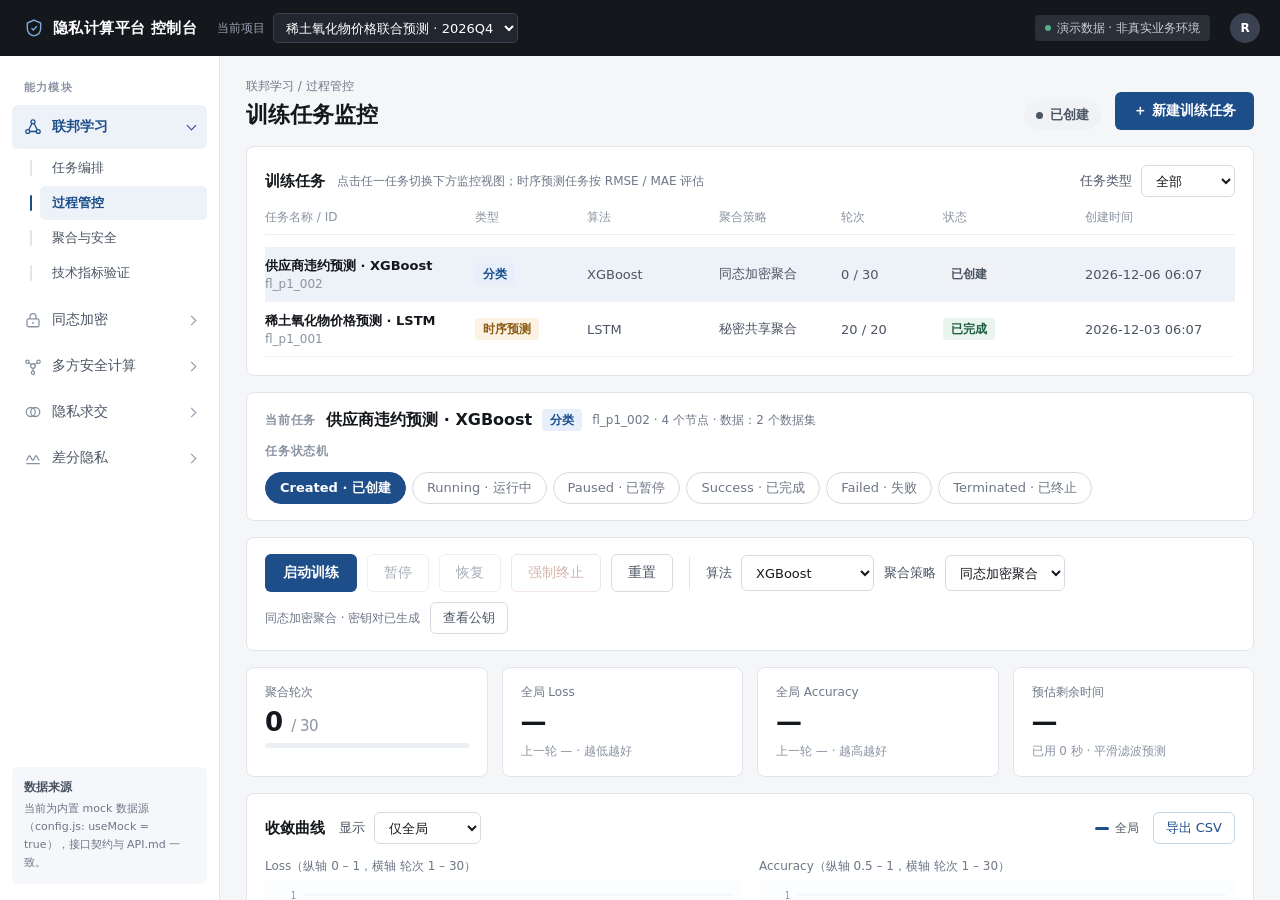
==== web/index.html @ 1083b939 "chore: 聚合与安全页样式文件占位 Co-Authored-By: Claude Opus 5.5 <noreply@anthropic.com>" ====
<!DOCTYPE html>
<html lang="zh-CN">
<head>
<meta charset="utf-8">
<meta name="viewport" content="width=device-width, initial-scale=1">
<title>隐私计算平台 · 控制台</title>
<link rel="stylesheet" href="styles.css?v=1.2">
<link rel="stylesheet" href="css/fed.css?v=1.2">
<link rel="stylesheet" href="css/fed-sec.css?v=1.2">
<link rel="stylesheet" href="css/he.css?v=1.2">
<link rel="stylesheet" href="css/mpc.css?v=1.2">
<link rel="stylesheet" href="css/psi.css?v=1.2">
<link rel="stylesheet" href="css/dp.css?v=1.2">
</head>
<body>

<div class="app">

  <!-- ===== 顶栏 ===== -->
  <header class="topbar">
    <div class="brand">
      <svg width="20" height="20" viewBox="0 0 24 24" fill="none" stroke="#7FA9DB" stroke-width="1.7" aria-hidden="true">
        <path d="M12 2.5 20 6v6.3c0 4.6-3.2 8.2-8 9.2-4.8-1-8-4.6-8-9.2V6z"></path>
        <path d="M9 12.2l2.1 2.1L15.4 10"></path>
      </svg>
      <span class="brand-name" id="brandName">控制台</span>
    </div>
    <div class="topbar-field">
      <label class="topbar-label" for="projSelect">当前项目</label>
      <select class="topbar-select" id="projSelect"></select>
    </div>
    <span class="spacer"></span>
    <span class="env-chip"><span class="env-dot"></span><span id="envLabel">—</span></span>
    <span class="avatar" id="avatar">–</span>
  </header>

  <div class="body-row">

    <!-- ===== 侧边导航 ===== -->
    <nav class="sidebar">
      <span class="sidebar-title">能力模块</span>

      <div class="nav-tree" id="navTree"></div>

      <span class="spacer"></span>
      <div class="sidebar-note">
        <span class="sidebar-note-title">数据来源</span>
        <span class="sidebar-note-body" id="sourceNote">—</span>
      </div>
    </nav>

    <!-- ===== 主区域 ===== -->
    <main class="main">

      <!-- ========== 联邦学习 ========== -->
      <section class="screen" id="screen-fed-orch" hidden></section>
      <section class="screen" id="screen-fed-proc" hidden>
        <div class="page-head">
          <div class="page-head-text">
            <span class="crumb">联邦学习 / 过程管控</span>
            <h1>训练任务监控</h1>
          </div>
          <span class="status-badge" id="flBadge"><i></i><span id="flBadgeText">—</span></span>
          <button type="button" class="btn-primary" id="flNewJob">＋ 新建训练任务</button>
        </div>

        <div class="card card-lg">
          <div style="display:flex; align-items:center; gap:12px;">
            <span class="card-title">训练任务</span>
            <span class="hint">点击任一任务切换下方监控视图；时序预测任务按 RMSE / MAE 评估</span>
            <span class="spacer"></span>
            <div class="field">
              <label class="field-label" for="flTypeFilter">任务类型</label>
              <select class="select select-sm" id="flTypeFilter"><option value="">全部</option></select>
            </div>
          </div>
          <div class="table-head fl-job-grid">
            <span>任务名称 / ID</span><span>类型</span><span>算法</span><span>聚合策略</span><span>轮次</span><span>状态</span><span>创建时间</span>
          </div>
          <div id="flJobs"></div>
        </div>

        <div class="card">
          <div style="display:flex; align-items:center; gap:10px;">
            <span class="card-label">当前任务</span>
            <span class="cell-strong" id="flJobName">—</span>
            <span class="tag" id="flJobType">—</span>
            <span class="hint" id="flJobMeta">—</span>
          </div>
          <span class="card-label">任务状态机</span>
          <div class="chip-row" id="flStates"></div>
        </div>

        <div class="card card-row" style="gap:10px; flex-wrap: wrap;">
          <button type="button" class="btn-primary" id="flStart">启动训练</button>
          <button type="button" class="btn" id="flPause">暂停</button>
          <button type="button" class="btn" id="flResume">恢复</button>
          <button type="button" class="btn btn-kill" id="flKill">强制终止</button>
          <button type="button" class="btn" id="flReset">重置</button>

          <span class="divider-v"></span>

          <div class="field">
            <label class="field-label" for="flAlgo">算法</label>
            <select class="select" id="flAlgo"></select>
          </div>
          <div class="field">
            <label class="field-label" for="flAgg">聚合策略</label>
            <select class="select" id="flAgg">
              <option value="ss">秘密共享聚合</option>
              <option value="he">同态加密聚合</option>
            </select>
          </div>
          <span class="spacer"></span>
          <span class="hint" id="flAggNote">—</span>
          <button type="button" class="btn-sm" id="flViewKey" hidden>查看公钥</button>
        </div>

        <div class="metric-grid">
          <div class="metric">
            <span class="metric-name">聚合轮次</span>
            <span class="metric-value"><span id="flRound">0</span> <small>/ <span id="flTotalRounds">30</span></small></span>
            <span class="bar"><i id="flProgress" style="width:0%"></i></span>
          </div>
          <div class="metric">
            <span class="metric-name" id="flM1Name">全局 Loss</span>
            <span class="metric-value" id="flLoss">—</span>
            <span class="metric-sub">上一轮 <span id="flLossPrev">—</span> · <span id="flM1Better">越低越好</span></span>
          </div>
          <div class="metric">
            <span class="metric-name" id="flM2Name">全局 Accuracy</span>
            <span class="metric-value" id="flAcc">—</span>
            <span class="metric-sub">上一轮 <span id="flAccPrev">—</span> · <span id="flM2Better">越高越好</span></span>
          </div>
          <div class="metric">
            <span class="metric-name">预估剩余时间</span>
            <span class="metric-value" id="flEta">—</span>
            <span class="metric-sub">已用 <span id="flElapsed">0 秒</span> · 平滑滤波预测</span>
          </div>
        </div>

        <div class="card card-lg" style="gap:14px;">
          <div class="card-row" style="display:flex; align-items:center; gap:14px;">
            <span class="card-title">收敛曲线</span>
            <div class="field">
              <label class="field-label" for="flView">显示</label>
              <select class="select select-sm" id="flView">
                <option value="global">仅全局</option>
                <option value="nodes">各参与节点</option>
              </select>
            </div>
            <span class="spacer"></span>
            <div class="legend" id="flLegend"></div>
            <button type="button" class="btn-link" id="flExport">导出 CSV</button>
          </div>

          <div class="chart-row">
            <div class="chart-col">
              <span class="hint" id="flC1Label">Loss（纵轴 0 – 1，横轴 轮次 1 – 30）</span>
              <svg viewBox="0 0 548 184" width="100%" height="184" preserveAspectRatio="none" role="img" aria-label="各轮次损失值收敛曲线">
                <rect x="0" y="0" width="548" height="184" fill="#FCFDFE"></rect>
                <line x1="44" y1="14" x2="538" y2="14" stroke="#EDF0F4"></line>
                <line x1="44" y1="50" x2="538" y2="50" stroke="#EDF0F4"></line>
                <line x1="44" y1="86" x2="538" y2="86" stroke="#EDF0F4"></line>
                <line x1="44" y1="122" x2="538" y2="122" stroke="#EDF0F4"></line>
                <line x1="44" y1="158" x2="538" y2="158" stroke="#D8DEE6"></line>
                <text id="flC1Max" x="36" y="18" text-anchor="end" font-size="10" fill="#8A93A2">1.0</text>
                <text id="flC1Mid" x="36" y="90" text-anchor="end" font-size="10" fill="#8A93A2">0.5</text>
                <text id="flC1Min" x="36" y="162" text-anchor="end" font-size="10" fill="#8A93A2">0</text>
                <text x="44" y="176" font-size="10" fill="#8A93A2">1</text>
                <text class="flXMax" x="538" y="176" text-anchor="end" font-size="10" fill="#8A93A2">30</text>
                <g id="flLossLines"></g>
              </svg>
            </div>
            <div class="chart-col">
              <span class="hint" id="flC2Label">Accuracy（纵轴 0.5 – 1.0，横轴 轮次 1 – 30）</span>
              <svg viewBox="0 0 548 184" width="100%" height="184" preserveAspectRatio="none" role="img" aria-label="各轮次准确率收敛曲线">
                <rect x="0" y="0" width="548" height="184" fill="#FCFDFE"></rect>
                <line x1="44" y1="14" x2="538" y2="14" stroke="#EDF0F4"></line>
                <line x1="44" y1="50" x2="538" y2="50" stroke="#EDF0F4"></line>
                <line x1="44" y1="86" x2="538" y2="86" stroke="#EDF0F4"></line>
                <line x1="44" y1="122" x2="538" y2="122" stroke="#EDF0F4"></line>
                <line x1="44" y1="158" x2="538" y2="158" stroke="#D8DEE6"></line>
                <text id="flC2Max" x="36" y="18" text-anchor="end" font-size="10" fill="#8A93A2">1.0</text>
                <text id="flC2Mid" x="36" y="90" text-anchor="end" font-size="10" fill="#8A93A2">0.75</text>
                <text id="flC2Min" x="36" y="162" text-anchor="end" font-size="10" fill="#8A93A2">0.5</text>
                <text x="44" y="176" font-size="10" fill="#8A93A2">1</text>
                <text class="flXMax" x="538" y="176" text-anchor="end" font-size="10" fill="#8A93A2">30</text>
                <g id="flAccLines"></g>
              </svg>
            </div>
          </div>
          <span class="hint-2" id="flChartHint">—</span>
        </div>

        <div class="card card-lg">
          <div class="card-row" style="display:flex; align-items:center; gap:12px;">
            <span class="card-title">参与方节点</span>
            <span class="hint">各节点仅访问本地数据目录，传输内容不含原始数据</span>
            <span class="spacer"></span>
            <button type="button" class="btn-sm" id="flAddNode">添加节点</button>
          </div>
          <div class="table-head fl-node-grid">
            <span>节点 ID</span><span>IP / 端口</span><span>角色</span><span>数据分区</span><span>本轮梯度上传</span><span>状态</span>
          </div>
          <div id="flNodes"></div>
        </div>
      </section>

      <section class="screen" id="screen-fed-agg" hidden></section>
      <section class="screen" id="screen-fed-eval" hidden></section>

      <!-- ========== 同态加密 ========== -->
      <section class="screen" id="screen-he-algo" hidden></section>
      <section class="screen" id="screen-he-app" hidden>
        <div class="page-head-text">
          <span class="crumb">同态加密 / 应用集成</span>
          <h1>加密 — 计算 — 解密 全流程</h1>
        </div>

        <div class="card">
          <div class="he-steps" id="heSteps"></div>
        </div>

        <div class="he-split">
          <div class="card card-xl he-config">
            <span class="card-title">参数配置</span>

            <div class="field-col">
              <label for="heAlgo">加密算法</label>
              <select class="select select-lg" id="heAlgo"></select>
              <span class="hint">底层库：<span id="heLib">—</span></span>
            </div>

            <div style="display:flex; gap:14px;">
              <div class="field-col" style="flex-grow:1;">
                <label for="heA">明文 A</label>
                <input class="input" id="heA" type="text" value="128.75">
              </div>
              <div class="field-col" style="flex-grow:1;">
                <label for="heB">明文 B</label>
                <input class="input" id="heB" type="text" value="64.25">
              </div>
            </div>

            <div class="field-col">
              <label for="heOp">密态运算</label>
              <select class="select select-lg" id="heOp">
                <option value="add">密文加法　A ⊕ B</option>
                <option value="mul" id="heMulOpt">密文乘法　A ⊗ B</option>
              </select>
            </div>

            <div class="field-col">
              <label for="hePrec">浮点数转换精度（保留小数位）</label>
              <div class="he-prec-row">
                <input id="hePrec" type="range" min="0" max="8" step="1" value="4" style="flex-grow:1;">
                <span class="he-prec-val" id="hePrecVal">4</span>
              </div>
              <span class="hint" id="heConvNote">—</span>
            </div>

            <div class="divider-h"></div>

            <div class="he-btn-row">
              <button type="button" class="he-btn" id="heKeygen">① 生成密钥对</button>
              <button type="button" class="he-btn" id="heEnc">② 加密</button>
              <button type="button" class="he-btn" id="heCalc">③ 密态运算</button>
              <button type="button" class="he-btn" id="heDec">④ 解密</button>
              <button type="button" class="btn" id="heReset" style="height:40px;">重置</button>
            </div>

            <div class="banner-note">
              <svg width="16" height="16" viewBox="0 0 24 24" fill="none" stroke="#6E7787" stroke-width="1.7" style="flex-shrink:0; margin-top:2px;" aria-hidden="true"><circle cx="12" cy="12" r="9"></circle><path d="M12 11v5M12 7.6v.6"></path></svg>
              <span>密钥生命周期由平台自动管理（生成、分发、存储、销毁、轮换）。私钥不出平台密钥服务，接口只传 key_id。</span>
            </div>
          </div>

          <div class="card card-xl he-panel">
            <div style="display:flex; align-items:center; gap:12px;">
              <span class="card-title">执行面板</span>
              <span class="spacer"></span>
              <span class="hint">累计耗时 <span id="heTotal">—</span></span>
            </div>
            <div id="heLogs"></div>
            <div class="he-empty" id="heEmpty">
              <span style="font-size:14px; color:var(--muted);">尚未执行</span>
              <span class="hint-2">从左侧「① 生成密钥对」开始</span>
            </div>
            <div class="banner banner-ok" id="heVerify" hidden style="flex-direction:column; align-items:flex-start; gap:6px;">
              <span style="font-size:13px; font-weight:700; color:#1D5C42;">校验通过</span>
              <span id="heVerifyText"></span>
            </div>
          </div>
        </div>
      </section>

      <!-- ========== 多方安全计算 ========== -->
      <section class="screen" id="screen-mpc-proto" hidden></section>
      <section class="screen" id="screen-mpc-ops" hidden>
        <div class="page-head">
          <div class="page-head-text">
            <span class="crumb">多方安全计算 / 运维监控</span>
            <h1>协议执行监控</h1>
          </div>
          <div class="field">
            <label class="field-label" for="mpcProto">协议</label>
            <select class="select select-lg" id="mpcProto">
              <option value="ss">秘密共享（安全求积、求均值）</option>
              <option value="gc">混淆电路（安全比较、逻辑运算）</option>
              <option value="ot">不经意传输扩展（向量 OT）</option>
            </select>
          </div>
          <button type="button" class="btn-primary" id="mpcRun">开始执行</button>
          <button type="button" class="btn" id="mpcReset">重置</button>
        </div>

        <div class="card card-row mpc-est">
          <span style="font-size:13px; font-weight:700; color:var(--ink);">性能预估</span>
          <span>参与方 <strong id="mpcPartyCount">—</strong> 方</span>
          <span>数据规模 <strong id="mpcRows">—</strong></span>
          <span class="divider-v"></span>
          <span>预估计算耗时 <strong class="hl" id="mpcEstCalc">—</strong></span>
          <span>预估通信耗时 <strong class="hl" id="mpcEstComm">—</strong></span>
          <span class="spacer"></span>
          <span class="hint" id="mpcOpNote">—</span>
        </div>

        <div class="banner banner-err" id="mpcAlarm" hidden>
          <svg width="20" height="20" viewBox="0 0 24 24" fill="none" stroke="#A33B21" stroke-width="1.8" style="flex-shrink:0;" aria-hidden="true"><path d="M12 4.5 21 20H3z"></path><path d="M12 10.5v4M12 17.2v.5"></path></svg>
          <span class="spacer" id="mpcAlarmText" style="flex-grow:1;"></span>
          <button type="button" class="btn-sm" id="mpcLocate" style="color:var(--danger); border-color:#E4B4A7;">定位节点</button>
        </div>

        <div class="party-grid" id="mpcParties"></div>

        <div class="card card-lg">
          <div style="display:flex; align-items:center; gap:12px;">
            <span class="card-title">历史 MPC 任务</span>
            <span class="spacer"></span>
            <button type="button" class="btn-link" id="mpcExport">导出报表</button>
          </div>
          <div class="table-head mpc-history-grid">
            <span>任务 ID</span><span>协议 / 算子</span><span>参与方</span><span>总通信量</span><span>总耗时</span><span>结束时间</span>
          </div>
          <div id="mpcHistory"></div>
        </div>
      </section>

      <!-- ========== 隐私求交 ========== -->
      <section class="screen" id="screen-psi-data" hidden>
        <div class="page-head-text">
          <span class="crumb">隐私求交 / 数据接入</span>
          <h1>数据接入</h1>
        </div>
        <div id="psiPanelData" style="display:flex; flex-direction:column; gap:16px;">
          <div class="card card-lg">
            <div style="display:flex; align-items:center; gap:12px;">
              <span class="card-title">已接入数据集</span>
              <span class="hint">数据保留在各参与方本地，平台只登记元数据与 schema</span>
              <span class="spacer"></span>
              <div class="field">
                <label class="field-label" for="dsPartyFilter">参与方</label>
                <select class="select select-sm" id="dsPartyFilter"><option value="">全部</option></select>
              </div>
              <button type="button" class="btn-primary" id="dsNew">＋ 接入数据</button>
            </div>
            <div class="table-head ds-grid">
              <span>数据集 / ID</span><span>参与方</span><span>来源</span><span>来源地址</span><span>行数</span><span>求交键 / 时间列</span><span>状态</span><span>操作</span>
            </div>
            <div id="dsList"></div>
          </div>
          <div class="card card-lg" id="dsDetail" hidden>
            <div style="display:flex; align-items:center; gap:12px;">
              <span class="card-title" id="dsDetailTitle">—</span>
              <span class="hint" id="dsDetailMeta">—</span>
              <span class="spacer"></span>
              <button type="button" class="btn-sm" id="dsDetailClose">收起</button>
            </div>
            <span class="section-label">字段（<span id="dsColCount">0</span>）</span>
            <div class="cols-wrap" id="dsCols"></div>
            <span class="section-label">脱敏样例（前 3 行 · 前 6 列）</span>
            <div style="overflow-x:auto;"><table class="preview-table" id="dsPreview"></table></div>
          </div>
        </div>

      </section>

      <section class="screen" id="screen-psi-algo" hidden></section>

      <section class="screen" id="screen-psi-pipe" hidden>
        <div class="page-head-text">
          <span class="crumb">隐私求交 / 平台集成</span>
          <h1>安全求交 → 特征对齐 → 联合训练</h1>
        </div>
        <div class="psi-split" id="psiPanelPipe">
          <div class="card card-xl psi-config">
            <span class="card-title">PSI 协议</span>
            <div style="display:flex; flex-direction:column; gap:8px;" id="psiProtos"></div>

            <div class="divider-h"></div>

            <div style="display:flex; align-items:center; gap:10px;">
              <span style="font-size:14px; font-weight:700; flex-grow:1;">参数调优</span>
              <span class="hint">随协议切换</span>
            </div>
            <div style="display:flex; flex-direction:column; gap:14px;" id="psiParams"></div>

            <div style="display:flex; gap:10px;">
              <button type="button" class="btn-link" id="psiSave">保存为模板</button>
              <button type="button" class="btn-sm" id="psiLoad">加载模板</button>
            </div>
            <span class="hint" id="psiTplNote">尚未保存模板</span>
          </div>

          <div class="psi-pipe">
            <div class="card card-lg card-row" style="padding:18px 20px; gap:14px;">
              <div style="flex-grow:1; display:flex; flex-direction:column; gap:4px;">
                <span class="card-title">一键流水线</span>
                <span class="hint" id="psiRunNote">—</span>
              </div>
              <button type="button" class="btn-primary" id="psiRun" style="height:42px; padding:0 22px; font-size:15px;">一键启动</button>
              <button type="button" class="btn" id="psiPipeReset" style="height:42px;">重置</button>
            </div>

            <div class="card card-lg" style="gap:12px;">
              <div style="display:flex; align-items:center; gap:12px;">
                <span class="card-title">求交数据</span>
                <span class="spacer"></span>
                <button type="button" class="btn-link" id="psiToData">去接入数据</button>
              </div>
              <div class="psi-party">
                <span class="field-label">参与方 A</span>
                <select class="select select-lg" id="psiDsA" aria-label="参与方 A 数据集"></select>
                <select class="select select-lg" id="psiKeyA" aria-label="参与方 A 求交键"></select>
              </div>
              <div class="psi-party">
                <span class="field-label">参与方 B</span>
                <select class="select select-lg" id="psiDsB" aria-label="参与方 B 数据集"></select>
                <select class="select select-lg" id="psiKeyB" aria-label="参与方 B 求交键"></select>
              </div>
              <span class="hint" id="psiDsNote">—</span>
            </div>

            <div id="psiStages"></div>

            <div class="banner banner-ok" id="psiDone" hidden>
              <svg width="20" height="20" viewBox="0 0 24 24" fill="none" stroke="#1D5C42" stroke-width="2" style="flex-shrink:0;" aria-hidden="true"><path d="M5 12.5l4.5 4.5L19 7.5"></path></svg>
              <span style="flex-grow:1;" id="psiDoneText"></span>
              <button type="button" class="btn-sm" id="psiGoFed" style="color:var(--success); border-color:#A9D2BE; font-weight:600;">前往训练</button>
            </div>
          </div>
        </div>
      </section>

      <!-- ========== 差分隐私 ========== -->
      <section class="screen" id="screen-dp-mech" hidden></section>
      <section class="screen" id="screen-dp-eval" hidden>
        <div class="page-head-text">
          <span class="crumb">差分隐私 / 效果评估</span>
          <h1>隐私预算与模型效用</h1>
        </div>

        <div class="dp-split">
          <div class="card card-xl dp-config">
            <span class="card-title">DP 机制配置</span>

            <div class="dp-mech-row">
              <button type="button" class="dp-mech" id="dpGauss">高斯机制</button>
              <button type="button" class="dp-mech" id="dpLap">拉普拉斯机制</button>
            </div>

            <div class="dp-slider">
              <div class="dp-slider-head">
                <label for="dpEps">隐私预算 ε（总）</label>
                <b id="dpEpsVal">2.00</b>
              </div>
              <input id="dpEps" type="range" min="0.2" max="10" step="0.1" value="2">
              <span class="hint">ε 越小隐私保护越强、模型效用越低</span>
            </div>

            <div class="dp-slider">
              <div class="dp-slider-head">
                <label for="dpClip">梯度裁剪阈值 C</label>
                <b id="dpClipVal">1.0</b>
              </div>
              <input id="dpClip" type="range" min="0.2" max="4" step="0.1" value="1">
            </div>

            <div class="dp-slider">
              <div class="dp-slider-head">
                <label>已完成迭代轮次</label>
                <b><span id="dpRounds">0</span> / <span id="dpTotalRounds">30</span></b>
              </div>
              <span class="bar bar-6"><i id="dpRoundsBar" style="width:0%"></i></span>
              <span class="hint">取自联邦训练任务实际进度（只读）</span>
            </div>

            <div class="field-col" id="dpDeltaWrap">
              <label for="dpDelta">松弛参数 δ</label>
              <select class="select" id="dpDelta">
                <option value="1e-4">1e-4</option>
                <option value="1e-5" selected>1e-5</option>
                <option value="1e-6">1e-6</option>
              </select>
            </div>

            <div class="dp-noise">
              <span class="dp-noise-title">当前噪声参数</span>
              <span class="dp-noise-text" id="dpNoiseText">—</span>
              <span class="dp-noise-formula" id="dpFormula">—</span>
            </div>
          </div>

          <div class="dp-right">
            <div class="metric-grid-3">
              <div class="metric">
                <span class="metric-name">已消耗隐私预算</span>
                <span class="metric-value">ε = <span id="dpUsed">0.000</span></span>
                <span class="bar"><i id="dpUsedBar" style="width:0%; background:#9A6516;"></i></span>
                <span class="metric-sub">占总预算 <span id="dpUsedPct">0</span>%</span>
              </div>
              <div class="metric">
                <span class="metric-name">模型效用（Accuracy）</span>
                <span class="metric-value" id="dpUtil">—</span>
                <span class="metric-sub">无噪声基线 <span id="dpBaseline">—</span> · 损失 <span id="dpUtilLoss">—</span></span>
              </div>
              <div class="metric">
                <span class="metric-name">每轮 ε 消耗</span>
                <span class="metric-value" id="dpPerRound">—</span>
                <span class="metric-sub"><span id="dpMechName">—</span> · 裁剪阈值 <span id="dpClipEcho">—</span></span>
              </div>
            </div>

            <div class="card card-lg">
              <div style="display:flex; align-items:center; gap:16px; flex-wrap:wrap;">
                <span class="card-title">趋势曲线</span>
                <span class="legend-item"><i style="background:#9A6516;"></i>累计 ε 消耗</span>
                <span class="legend-item"><i style="background:#1D4E89;"></i>模型效用</span>
                <span class="spacer"></span>
                <span class="hint">两条曲线按各自量纲归一化绘制</span>
              </div>
              <svg viewBox="0 0 820 188" width="100%" height="188" preserveAspectRatio="none" role="img" aria-label="隐私预算消耗与模型效用随迭代轮次的趋势">
                <rect x="0" y="0" width="820" height="188" fill="#FCFDFE"></rect>
                <line x1="44" y1="16" x2="810" y2="16" stroke="#EDF0F4"></line>
                <line x1="44" y1="56" x2="810" y2="56" stroke="#EDF0F4"></line>
                <line x1="44" y1="96" x2="810" y2="96" stroke="#EDF0F4"></line>
                <line x1="44" y1="136" x2="810" y2="136" stroke="#EDF0F4"></line>
                <line x1="44" y1="162" x2="810" y2="162" stroke="#D8DEE6"></line>
                <text x="36" y="20" text-anchor="end" font-size="10" fill="#8A93A2">高</text>
                <text x="36" y="166" text-anchor="end" font-size="10" fill="#8A93A2">低</text>
                <text x="44" y="180" font-size="10" fill="#8A93A2">轮次 1</text>
                <text x="810" y="180" text-anchor="end" font-size="10" fill="#8A93A2">30</text>
                <polyline id="dpEpsLine" fill="none" stroke="#9A6516" stroke-width="2.2" stroke-linejoin="round"></polyline>
                <polyline id="dpUtilLine" fill="none" stroke="#1D4E89" stroke-width="2.2" stroke-linejoin="round"></polyline>
                <line id="dpCursor" y1="16" y2="162" stroke="#14171C" stroke-width="1" stroke-dasharray="3 3"></line>
              </svg>
            </div>

            <div class="dp-bottom">
              <div class="card card-lg" style="flex-grow:1; min-width:0;">
                <div style="display:flex; align-items:center; gap:12px;">
                  <span class="card-title">隐私审计记录</span>
                  <span class="spacer"></span>
                  <span class="hint">最近 5 轮</span>
                </div>
                <div class="table-head dp-audit-grid">
                  <span>轮次</span><span>ε 消耗</span><span>噪声添加详情</span><span>裁剪阈值</span>
                </div>
                <div id="dpAudit"></div>
              </div>

              <div class="card card-lg dp-hist-card">
                <span class="card-title">噪声分布直方图</span>
                <div class="dp-hist" id="dpHist"></div>
                <div class="dp-hist-axis"><span>−3σ</span><span>0</span><span>+3σ</span></div>
                <span class="hint" id="dpHistNote">—</span>
              </div>
            </div>

            <div class="card card-row" style="padding:14px 18px; gap:12px;">
              <svg width="18" height="18" viewBox="0 0 24 24" fill="none" stroke="#0E6F6C" stroke-width="1.8" style="flex-shrink:0;" aria-hidden="true"><path d="M5 12.5l4.5 4.5L19 7.5"></path></svg>
              <span style="flex-grow:1; font-size:13px; color:var(--muted-3);">已基于隐语原生 DP 模块封装，接口保留可替换性；任务启用 DP 后在梯度聚合前自动调用。</span>
              <span class="dp-enabled" id="dpEnabledChip">DP 已启用</span>
            </div>
          </div>
        </div>
      </section>

      <section class="screen" id="screen-dp-fw" hidden></section>

    </main>
  </div>
</div>

<div class="toast-wrap" id="toasts"></div>

<script src="js/config.js?v=1.2"></script>
<script src="js/mock-server.js?v=1.2"></script>
<script src="js/mock/fed-orch.js?v=1.2"></script>
<script src="js/mock/fed-sec.js?v=1.2"></script>
<script src="js/mock/he.js?v=1.2"></script>
<script src="js/mock/mpc.js?v=1.2"></script>
<script src="js/mock/psi.js?v=1.2"></script>
<script src="js/mock/dp.js?v=1.2"></script>
<script src="js/api.js?v=1.2"></script>
<script src="js/ui.js?v=1.2"></script>
<script src="js/fl.js?v=1.2"></script>
<script src="js/he.js?v=1.2"></script>
<script src="js/mpc.js?v=1.2"></script>
<script src="js/psi.js?v=1.2"></script>
<script src="js/dp.js?v=1.2"></script>
<script src="js/fl-orch.js?v=1.2"></script>
<script src="js/fl-agg.js?v=1.2"></script>
<script src="js/fl-eval.js?v=1.2"></script>
<script src="js/he-algo.js?v=1.2"></script>
<script src="js/mpc-proto.js?v=1.2"></script>
<script src="js/psi-algo.js?v=1.2"></script>
<script src="js/dp-mech.js?v=1.2"></script>
<script src="js/dp-fw.js?v=1.2"></script>
<script src="js/app.js?v=1.2"></script>
</body>
</html>
---- web/styles.css ----
:root {
  --bg: #F5F6F8;
  --ink: #14171C;
  --card: #FFFFFF;
  --line: #E1E5EB;
  --line-soft: #ECEFF3;
  --line-row: #F3F5F8;
  --muted: #6E7787;
  --muted-2: #8A93A2;
  --muted-3: #4C5564;
  --primary: #1D4E89;
  --primary-ink: #163C6B;
  --primary-soft: #EDF2F9;
  --primary-bd: #C3D3E6;
  --primary-lt: #7FA9DB;
  --teal: #0E6F6C;
  --amber: #9A6516;
  --danger: #A33B21;
  --success: #1D5C42;
  --disabled-bg: #A9BBD2;
  --disabled-fg: #A9B0BC;
  --disabled-bd: #ECEFF3;
  --field-bd: #D6DBE3;
}

* { box-sizing: border-box; }

body {
  margin: 0;
  background: var(--bg);
  color: var(--ink);
  font-family: "PingFang SC", "Hiragino Sans GB", "Microsoft YaHei", system-ui, sans-serif;
  -webkit-font-smoothing: antialiased;
}

a { color: var(--primary); }
a:hover { color: var(--primary-ink); }
button { font-family: inherit; }
input, select { font-family: inherit; }
input[type="range"] { accent-color: var(--primary); }
[hidden] { display: none !important; }

.app {
  width: 100%;
  min-width: 1280px;
  height: 100vh;
  display: flex;
  flex-direction: column;
  overflow: hidden;
}

/* ---------- 顶栏 ---------- */
.topbar {
  height: 56px;
  flex-shrink: 0;
  padding: 0 20px 0 24px;
  background: var(--ink);
  display: flex;
  align-items: center;
  gap: 20px;
}
.brand { display: flex; align-items: center; gap: 9px; }
.brand-name { font-size: 15px; font-weight: 700; color: #FFFFFF; letter-spacing: 0.4px; }
.topbar-field { display: flex; align-items: center; gap: 8px; }
.topbar-label { font-size: 12px; color: #9AA3B2; }
.topbar-select {
  height: 30px; padding: 0 8px;
  background: #22262E; color: #FFFFFF;
  border: 1px solid #3A404A; border-radius: 5px; font-size: 13px;
}
.env-chip {
  display: inline-flex; align-items: center; gap: 6px;
  height: 26px; padding: 0 10px;
  background: #2A2F38; border-radius: 4px;
  font-size: 12px; color: #C8CEDA;
}
.env-dot { width: 6px; height: 6px; background: #4FB286; border-radius: 3px; display: block; }
.avatar {
  width: 30px; height: 30px; background: #3A4150; border-radius: 15px;
  color: #FFFFFF; font-size: 12px; font-weight: 600;
  display: flex; align-items: center; justify-content: center;
}
.spacer { flex-grow: 1; }

/* ---------- 布局 ---------- */
.body-row { flex-grow: 1; display: flex; min-height: 0; }

.sidebar {
  width: 220px; flex-shrink: 0; padding: 16px 12px;
  background: var(--card); border-right: 1px solid var(--line);
  display: flex; flex-direction: column; gap: 4px;
}
.sidebar-title {
  padding: 8px 12px 6px; font-size: 11px; font-weight: 700;
  letter-spacing: 1.2px; color: var(--muted-2);
}
.nav-item {
  height: 44px; padding: 0 12px; background: transparent; border: 0; border-radius: 6px;
  display: flex; align-items: center; gap: 10px; cursor: pointer; text-align: left;
}
.nav-item:hover { background: #F7F9FB; }
.nav-item span { font-size: 14px; font-weight: 500; color: var(--muted-3); }
.nav-item svg { stroke: var(--muted-2); }
.nav-item.active { background: var(--primary-soft); }
.nav-item.active span { font-weight: 700; color: var(--primary); }
.nav-item.active svg { stroke: var(--primary); }
.sidebar-note {
  padding: 12px; background: #F5F7FA; border-radius: 6px;
  display: flex; flex-direction: column; gap: 4px;
}
.sidebar-note-title { font-size: 12px; font-weight: 600; color: var(--muted-3); }
.sidebar-note-body { font-size: 11px; line-height: 18px; color: var(--muted); }

.main { flex-grow: 1; min-width: 0; padding: 22px 26px; overflow: auto; }
.screen { display: flex; flex-direction: column; gap: 16px; }

/* ---------- 通用件 ---------- */
.page-head { display: flex; align-items: flex-end; gap: 14px; }
.page-head-text { flex-grow: 1; display: flex; flex-direction: column; gap: 5px; }
.crumb { font-size: 12px; color: var(--muted); }
h1 { margin: 0; font-size: 22px; font-weight: 700; }

.card {
  padding: 16px 18px; background: var(--card);
  border: 1px solid var(--line); border-radius: 8px;
  display: flex; flex-direction: column; gap: 12px;
}
.card-lg { padding: 18px; }
.card-xl { padding: 20px; }
.card-row { flex-direction: row; align-items: center; }
.card-title { font-size: 15px; font-weight: 700; }
.card-label { font-size: 12px; font-weight: 700; letter-spacing: 0.8px; color: var(--muted-2); }
.hint { font-size: 12px; color: var(--muted); }
.hint-2 { font-size: 12px; color: var(--muted-2); }

.status-badge {
  display: inline-flex; align-items: center; gap: 7px;
  height: 30px; padding: 0 12px; border-radius: 15px;
  font-size: 13px; font-weight: 600;
}
.status-badge i { width: 7px; height: 7px; border-radius: 4px; display: block; background: currentColor; }

.chip-row { display: flex; align-items: center; gap: 6px; flex-wrap: wrap; }
.chip {
  height: 32px; padding: 0 14px; background: var(--card);
  border: 1px solid var(--field-bd); border-radius: 16px;
  font-size: 13px; color: var(--muted); display: inline-flex; align-items: center;
}
.chip.on { background: var(--primary); border-color: var(--primary); color: #FFFFFF; font-weight: 700; }

.btn {
  height: 38px; padding: 0 16px; background: var(--card); color: var(--muted-3);
  border: 1px solid var(--field-bd); border-radius: 6px; font-size: 14px; cursor: pointer;
}
.btn:hover:not(:disabled) { background: #F7F9FB; }
.btn:disabled { color: var(--disabled-fg); border-color: var(--disabled-bd); cursor: not-allowed; }
.btn-primary {
  height: 38px; padding: 0 18px; background: var(--primary); color: #FFFFFF;
  border: 0; border-radius: 6px; font-size: 14px; font-weight: 600; cursor: pointer;
}
.btn-primary:hover:not(:disabled) { background: var(--primary-ink); }
.btn-primary:disabled { background: var(--disabled-bg); cursor: not-allowed; }
.btn-danger { background: var(--danger); }
.btn-danger:hover:not(:disabled) { background: #8A3119; }
.btn-sm {
  height: 32px; padding: 0 12px; background: var(--card); color: var(--muted-3);
  border: 1px solid var(--field-bd); border-radius: 6px; font-size: 13px; cursor: pointer;
}
.btn-sm:hover { background: #F7F9FB; }
.btn-link {
  height: 32px; padding: 0 12px; background: var(--card); color: var(--primary);
  border: 1px solid var(--primary-bd); border-radius: 6px; font-size: 13px; cursor: pointer;
}
.btn-link:hover { background: var(--primary-soft); }
.btn-kill { color: var(--danger); border-color: #E4B4A7; }
.btn-kill:disabled { color: #D5B5AC; border-color: #F2E6E2; }

.field { display: flex; align-items: center; gap: 9px; }
.field-label { font-size: 13px; color: var(--muted-3); }
.field-col { display: flex; flex-direction: column; gap: 7px; }
.field-col label { font-size: 13px; font-weight: 600; }
.select {
  height: 36px; padding: 0 10px; border: 1px solid var(--field-bd); border-radius: 6px;
  font-size: 13px; background: var(--card); color: var(--ink);
}
.select-lg { height: 40px; padding: 0 12px; font-size: 14px; }
.select-sm { height: 32px; }
.input {
  height: 40px; padding: 0 12px; border: 1px solid var(--field-bd);
  border-radius: 6px; font-size: 14px; color: var(--ink); width: 100%;
}
.divider-v { width: 1px; height: 32px; background: var(--line); margin: 0 6px; }
.divider-h { height: 1px; background: var(--line-soft); }

.metric-grid { display: grid; grid-template-columns: repeat(4, minmax(0, 1fr)); gap: 14px; }
.metric-grid-3 { display: grid; grid-template-columns: repeat(3, minmax(0, 1fr)); gap: 14px; }
.metric { padding: 16px 18px; background: var(--card); border: 1px solid var(--line); border-radius: 8px; display: flex; flex-direction: column; gap: 6px; }
.metric-name { font-size: 12px; color: var(--muted); }
.metric-value { font-size: 26px; font-weight: 700; letter-spacing: -0.5px; }
.metric-value small { font-size: 15px; font-weight: 400; color: var(--muted-2); }
.metric-sub { font-size: 12px; color: var(--muted-2); }

.bar { height: 5px; background: var(--line-soft); border-radius: 3px; display: block; overflow: hidden; }
.bar > i { height: 100%; background: var(--primary); border-radius: 3px; display: block; transition: width .3s ease; }
.bar-6 { height: 6px; border-radius: 3px; }
.bar-8 { height: 8px; border-radius: 4px; }

.table-head, .table-row { display: grid; column-gap: 12px; align-items: center; }
.table-head { font-size: 12px; color: var(--muted-2); border-bottom: 1px solid var(--line-soft); padding-bottom: 8px; }
.table-row { padding: 10px 0; border-bottom: 1px solid var(--line-row); font-size: 13px; }
.table-empty { padding: 20px 0; font-size: 13px; color: var(--muted-2); text-align: center; }
.cell-strong { font-weight: 600; }
.cell-muted { color: var(--muted-3); }

.legend { display: flex; align-items: center; gap: 14px; }
.legend-item { display: inline-flex; align-items: center; gap: 6px; font-size: 12px; color: var(--muted-3); }
.legend-item i { width: 14px; height: 3px; border-radius: 2px; display: block; }

.banner { padding: 16px 18px; border-radius: 8px; display: flex; align-items: center; gap: 14px; }
.banner-ok { background: #E9F4EF; border: 1px solid #BFE0D1; color: #244A3A; font-size: 13px; line-height: 22px; }
.banner-err { background: #FBEDEA; border: 1px solid #EFC9BF; color: #7A2C17; font-size: 13px; line-height: 22px; }
.banner-note { padding: 12px 14px; background: #F5F7FA; border-radius: 6px; display: flex; align-items: flex-start; gap: 9px; font-size: 12px; line-height: 20px; color: var(--muted-3); }

.toast-wrap { position: fixed; right: 20px; bottom: 20px; display: flex; flex-direction: column; gap: 8px; z-index: 50; }
.toast {
  padding: 11px 15px; background: var(--ink); color: #FFFFFF; border-radius: 6px;
  font-size: 13px; box-shadow: 0 6px 20px rgba(20, 23, 28, .22); max-width: 420px;
}
.toast.err { background: #7A2C17; }

/* ---------- 联邦学习 ---------- */
.chart-row { display: flex; gap: 18px; }
.chart-col { flex-grow: 1; display: flex; flex-direction: column; gap: 6px; min-width: 0; }
.fl-node-grid { grid-template-columns: 150px 190px 130px 120px 1fr 90px; }
.node-upload { display: flex; align-items: center; gap: 10px; }
.node-upload .bar { width: 200px; }

/* ---------- 同态加密 ---------- */
.he-steps { display: flex; align-items: center; gap: 10px; }
.he-step { flex-grow: 1; display: flex; align-items: center; gap: 10px; }
.he-step-n {
  width: 26px; height: 26px; border-radius: 13px; flex-shrink: 0;
  background: var(--card); border: 1px solid var(--field-bd); color: var(--muted-2);
  font-size: 12px; font-weight: 700; display: flex; align-items: center; justify-content: center;
}
.he-step-name { font-size: 14px; color: var(--muted-2); }
.he-step-line { flex-grow: 1; height: 1px; background: var(--line); display: block; }
.he-step.on .he-step-n, .he-step.done .he-step-n { background: var(--primary); border-color: var(--primary); color: #FFFFFF; }
.he-step.on .he-step-name, .he-step.done .he-step-name { color: var(--ink); }
.he-step.on .he-step-name { font-weight: 700; }

.he-split { display: flex; gap: 16px; align-items: flex-start; }
.he-config { width: 520px; flex-shrink: 0; gap: 18px; }
.he-panel { flex-grow: 1; min-width: 0; gap: 14px; }
.he-log { padding: 14px 16px; background: #FAFBFC; border: 1px solid var(--line); border-radius: 7px; display: flex; flex-direction: column; gap: 8px; }
.he-log.final { background: var(--primary-soft); border-color: var(--primary-bd); }
.he-log-head { display: flex; align-items: center; gap: 10px; }
.he-log-title { font-size: 13px; font-weight: 700; }
.he-log-meta { font-size: 12px; color: var(--muted); }
.he-log-body { font-size: 12px; line-height: 20px; color: var(--muted-3); word-break: break-all; font-feature-settings: 'tnum'; white-space: pre-line; }
.he-empty { padding: 40px; background: #FAFBFC; border: 1px dashed var(--field-bd); border-radius: 7px; display: flex; flex-direction: column; align-items: center; gap: 8px; }
.he-btn-row { display: flex; flex-wrap: wrap; gap: 10px; }
.he-btn { height: 40px; padding: 0 16px; border-radius: 6px; font-size: 14px; font-weight: 600; cursor: pointer; background: var(--card); color: var(--disabled-fg); border: 1px solid var(--disabled-bd); }
.he-btn.next { background: var(--primary); color: #FFFFFF; border-color: var(--primary); }
.he-btn.done { background: var(--card); color: var(--primary); border-color: var(--primary-bd); }
.he-btn:disabled { cursor: not-allowed; }
.he-prec-row { display: flex; align-items: center; gap: 14px; }
.he-prec-val { width: 28px; font-size: 14px; font-weight: 600; text-align: right; }

/* ---------- MPC ---------- */
.mpc-est { display: flex; align-items: center; gap: 28px; flex-wrap: wrap; }
.mpc-est span { font-size: 13px; color: var(--muted-3); }
.mpc-est strong { font-weight: 700; color: var(--ink); }
.mpc-est strong.hl { color: var(--primary); }
.party-grid { display: grid; grid-template-columns: repeat(3, minmax(0, 1fr)); gap: 16px; }
.party { padding: 18px; background: var(--card); border: 1px solid var(--line); border-radius: 8px; display: flex; flex-direction: column; gap: 16px; }
.party.anom { border-color: #EFC9BF; }
.party-head { display: flex; align-items: center; gap: 10px; }
.party-av { width: 30px; height: 30px; border-radius: 15px; background: var(--primary-soft); color: var(--primary); font-size: 13px; font-weight: 700; display: flex; align-items: center; justify-content: center; }
.party.anom .party-av { background: #FBEDEA; color: var(--danger); }
.party-id { flex-grow: 1; display: flex; flex-direction: column; }
.party-name { font-size: 14px; font-weight: 700; }
.party-role { font-size: 12px; color: var(--muted); }
.party-st { height: 24px; padding: 0 9px; border-radius: 4px; font-size: 12px; font-weight: 600; display: inline-flex; align-items: center; }
.party-stat { display: flex; flex-direction: column; gap: 5px; }
.party-stat-head { display: flex; align-items: baseline; gap: 8px; }
.party-stat-head span { font-size: 12px; color: var(--muted); flex-grow: 1; }
.party-stat-head strong { font-size: 17px; font-weight: 700; }
.party-rounds { display: flex; align-items: baseline; gap: 8px; padding-top: 12px; border-top: 1px solid var(--line-row); }
.party-rounds span { font-size: 12px; color: var(--muted); flex-grow: 1; }
.party-rounds strong { font-size: 17px; font-weight: 700; }
.mpc-history-grid { grid-template-columns: 170px 200px 130px 130px 130px 1fr; }

/* ---------- PSI ---------- */
.psi-split { display: flex; gap: 16px; align-items: flex-start; }
.psi-config { width: 480px; flex-shrink: 0; gap: 18px; }
.psi-pipe { flex-grow: 1; min-width: 0; display: flex; flex-direction: column; gap: 16px; }
.psi-proto {
  padding: 13px 14px; background: var(--card); border: 1px solid var(--line); border-radius: 7px;
  display: flex; align-items: flex-start; gap: 11px; cursor: pointer; text-align: left; width: 100%;
}
.psi-proto:hover { background: #F9FBFD; }
.psi-proto.on { background: var(--primary-soft); border-color: var(--primary); }
.psi-radio { width: 16px; height: 16px; border: 2px solid #C3CBD6; border-radius: 8px; flex-shrink: 0; margin-top: 2px; display: flex; align-items: center; justify-content: center; }
.psi-radio i { width: 8px; height: 8px; border-radius: 4px; display: block; background: transparent; }
.psi-proto.on .psi-radio { border-color: var(--primary); }
.psi-proto.on .psi-radio i { background: var(--primary); }
.psi-proto-text { display: flex; flex-direction: column; gap: 3px; }
.psi-proto-name { font-size: 14px; font-weight: 700; color: var(--ink); }
.psi-proto-desc { font-size: 12px; line-height: 19px; color: var(--muted); }
.psi-param { display: flex; align-items: center; gap: 14px; }
.psi-param-label { width: 170px; font-size: 13px; color: var(--muted-3); }
.psi-param-value { flex-grow: 1; height: 38px; padding: 0 12px; background: #FAFBFC; border: 1px solid var(--line); border-radius: 6px; font-size: 13px; color: var(--ink); display: flex; align-items: center; }
.psi-stage { padding: 18px 20px; background: var(--card); border: 1px solid var(--line); border-radius: 8px; display: flex; flex-direction: column; gap: 13px; }
.psi-stage.on { border-color: var(--primary-bd); }
.psi-stage-head { display: flex; align-items: center; gap: 12px; }
.psi-stage-n { width: 28px; height: 28px; border-radius: 14px; background: #F0F2F5; color: var(--muted-2); font-size: 13px; font-weight: 700; display: flex; align-items: center; justify-content: center; }
.psi-stage.on .psi-stage-n { background: var(--primary); color: #FFFFFF; }
.psi-stage.done .psi-stage-n { background: var(--teal); color: #FFFFFF; }
.psi-stage-name { font-size: 15px; font-weight: 700; flex-grow: 1; }
.psi-stage-st { height: 24px; padding: 0 10px; border-radius: 4px; font-size: 12px; font-weight: 600; display: inline-flex; align-items: center; }
.psi-stage-meta { display: flex; align-items: center; gap: 28px; flex-wrap: wrap; }
.psi-stage-meta span { font-size: 12px; color: var(--muted); }
.psi-stage-meta strong { font-weight: 700; color: var(--ink); }

/* ---------- 差分隐私 ---------- */
.dp-split { display: flex; gap: 16px; align-items: flex-start; }
.dp-config { width: 420px; flex-shrink: 0; gap: 20px; }
.dp-right { flex-grow: 1; min-width: 0; display: flex; flex-direction: column; gap: 16px; }
.dp-mech-row { display: flex; gap: 10px; }
.dp-mech { flex-grow: 1; height: 42px; background: var(--card); color: var(--muted-3); border: 1px solid var(--field-bd); border-radius: 6px; font-size: 14px; font-weight: 600; cursor: pointer; }
.dp-mech.on { background: var(--primary); color: #FFFFFF; border-color: var(--primary); }
.dp-slider { display: flex; flex-direction: column; gap: 8px; }
.dp-slider-head { display: flex; align-items: baseline; gap: 8px; }
.dp-slider-head label { font-size: 13px; font-weight: 600; flex-grow: 1; }
.dp-slider-head b { font-size: 15px; font-weight: 700; color: var(--primary); }
.dp-slider input { width: 100%; }
.dp-noise { padding: 14px 16px; background: #F5F7FA; border-radius: 7px; display: flex; flex-direction: column; gap: 8px; }
.dp-noise-title { font-size: 12px; font-weight: 700; color: var(--muted-3); }
.dp-noise-text { font-size: 13px; line-height: 22px; color: var(--ink); }
.dp-noise-formula { font-size: 12px; line-height: 20px; color: var(--muted); }
.dp-bottom { display: flex; gap: 16px; align-items: flex-start; }
.dp-audit-grid { grid-template-columns: 70px 100px 1fr 120px; }
.dp-hist-card { width: 300px; flex-shrink: 0; }
.dp-hist { height: 120px; display: flex; align-items: flex-end; gap: 4px; }
.dp-hist i { flex-grow: 1; background: #A8C3E0; border-radius: 2px 2px 0 0; display: block; }
.dp-hist-axis { display: flex; justify-content: space-between; font-size: 11px; color: var(--muted-2); }
.dp-enabled { height: 26px; padding: 0 10px; background: #E4F1F0; border-radius: 4px; font-size: 12px; font-weight: 600; color: #0B5A57; display: inline-flex; align-items: center; }

/* ---------- 弹窗 ---------- */
.modal-mask { position: fixed; inset: 0; background: rgba(20, 23, 28, .42); display: flex; align-items: flex-start; justify-content: center; padding: 6vh 16px; z-index: 40; overflow-y: auto; }
.modal { width: 620px; max-width: 100%; background: var(--card); border-radius: 10px; box-shadow: 0 18px 48px rgba(20, 23, 28, .28); display: flex; flex-direction: column; }
.modal-head { display: flex; align-items: center; padding: 16px 20px; border-bottom: 1px solid var(--line-soft); }
.modal-head .card-title { flex-grow: 1; }
.modal-x { width: 30px; height: 30px; border: 0; background: transparent; font-size: 20px; color: var(--muted); cursor: pointer; border-radius: 6px; }
.modal-x:hover { background: #F2F4F7; }
.modal-body { padding: 18px 20px; display: flex; flex-direction: column; gap: 14px; }
.modal-err { margin: 0 20px; padding: 10px 12px; background: #FBEDEA; border: 1px solid #EFC9BF; border-radius: 6px; color: #7A2C17; font-size: 13px; }
.modal-foot { display: flex; justify-content: flex-end; gap: 10px; padding: 14px 20px; border-top: 1px solid var(--line-soft); }
.form-2col { display: grid; grid-template-columns: 1fr 1fr; gap: 14px; }
.form-3col { display: grid; grid-template-columns: 1fr 1fr 1fr; gap: 14px; }
.check-list { display: flex; flex-direction: column; gap: 6px; padding: 10px 12px; border: 1px solid var(--field-bd); border-radius: 6px; max-height: 170px; overflow-y: auto; }
.check-item { display: flex; align-items: center; gap: 8px; font-size: 13px; color: var(--ink); }
.check-item .hint { margin-left: auto; }
.section-label { font-size: 12px; font-weight: 700; letter-spacing: .6px; color: var(--muted-2); }
.seg { display: inline-flex; border: 1px solid var(--field-bd); border-radius: 6px; overflow: hidden; }
.seg button { height: 36px; padding: 0 16px; border: 0; background: var(--card); color: var(--muted-3); font-size: 13px; cursor: pointer; }
.seg button + button { border-left: 1px solid var(--field-bd); }
.seg button.on { background: var(--primary); color: #FFFFFF; font-weight: 600; }

/* ---------- 联邦学习 · 任务列表 ---------- */
.fl-job-grid { grid-template-columns: minmax(180px, 1.6fr) 100px 120px 110px 90px 130px 150px; }
.table-row.clickable { cursor: pointer; }
.table-row.clickable:hover { background: #F9FBFD; }
.table-row.current { background: var(--primary-soft); }
.tag { display: inline-flex; align-items: center; height: 22px; padding: 0 8px; border-radius: 4px; font-size: 12px; font-weight: 600; background: #F0F2F5; color: var(--muted-3); width: max-content; }
.tag-ts { background: #FCF2E3; color: #8A5B12; }
.tag-cls { background: #E7F0FA; color: #1A4F8A; }

/* ---------- 隐私求交 · 页签与数据接入 ---------- */
.tabs { display: flex; gap: 4px; border-bottom: 1px solid var(--line); }
.tab { height: 40px; padding: 0 18px; border: 0; background: transparent; font-size: 14px; color: var(--muted); cursor: pointer; border-bottom: 2px solid transparent; margin-bottom: -1px; }
.tab.on { color: var(--primary); border-bottom-color: var(--primary); font-weight: 700; }
.ds-grid { grid-template-columns: minmax(160px, 1.4fr) 90px 90px minmax(160px, 1.4fr) 90px 110px 90px 120px; }
.st-ready { color: var(--success); font-weight: 600; font-size: 12px; }
.st-importing { color: #1A4F8A; font-weight: 600; font-size: 12px; }
.st-failed { color: var(--danger); font-weight: 600; font-size: 12px; }
.psi-party { display: grid; grid-template-columns: 90px 1fr 160px; gap: 10px; align-items: center; }
.preview-table { width: 100%; border-collapse: collapse; font-size: 12px; }
.preview-table th, .preview-table td { text-align: left; padding: 6px 8px; border-bottom: 1px solid var(--line-row); white-space: nowrap; }
.preview-table th { color: var(--muted-2); font-weight: 600; }
.cols-wrap { display: flex; flex-wrap: wrap; gap: 6px; }

/* ---------- 侧边二级导航（v1.2） ---------- */
.sidebar { overflow-y: auto; }
.nav-tree { display: flex; flex-direction: column; gap: 2px; }
.nav-group { display: flex; flex-direction: column; }
.nav-item { width: 100%; }
.nav-chev {
  margin-left: auto; width: 7px; height: 7px; flex-shrink: 0;
  border-right: 1.6px solid var(--muted-2); border-bottom: 1.6px solid var(--muted-2);
  transform: rotate(-45deg); transition: transform .15s;
}
.nav-group.open .nav-chev { transform: rotate(45deg); margin-top: -3px; }
.nav-item.active .nav-chev { border-color: var(--primary); }
.nav-sub { display: none; flex-direction: column; gap: 1px; padding: 2px 0 6px 28px; }
.nav-group.open .nav-sub { display: flex; }
.nav-sub-item {
  height: 34px; padding: 0 12px; border: 0; border-radius: 5px; background: transparent;
  text-align: left; font-size: 13px; color: var(--muted-3); cursor: pointer;
  position: relative;
}
.nav-sub-item::before {
  content: ""; position: absolute; left: -10px; top: 9px; bottom: 9px; width: 2px;
  background: var(--line); border-radius: 1px;
}
.nav-sub-item:hover { background: #F7F9FB; }
.nav-sub-item.active { color: var(--primary); font-weight: 700; background: var(--primary-soft); }
.nav-sub-item.active::before { background: var(--primary); }
---- web/css/fed.css ----
/* fed 模块样式 */
---- web/css/fed-sec.css ----
/* 联邦学习 · 聚合与安全 / 技术指标验证 样式 */
---- web/css/he.css ----
/* he 模块样式 */
---- web/css/mpc.css ----
/* mpc 模块样式 */
---- web/css/psi.css ----
/* psi 模块样式 */
---- web/css/dp.css ----
/* dp 模块样式 */
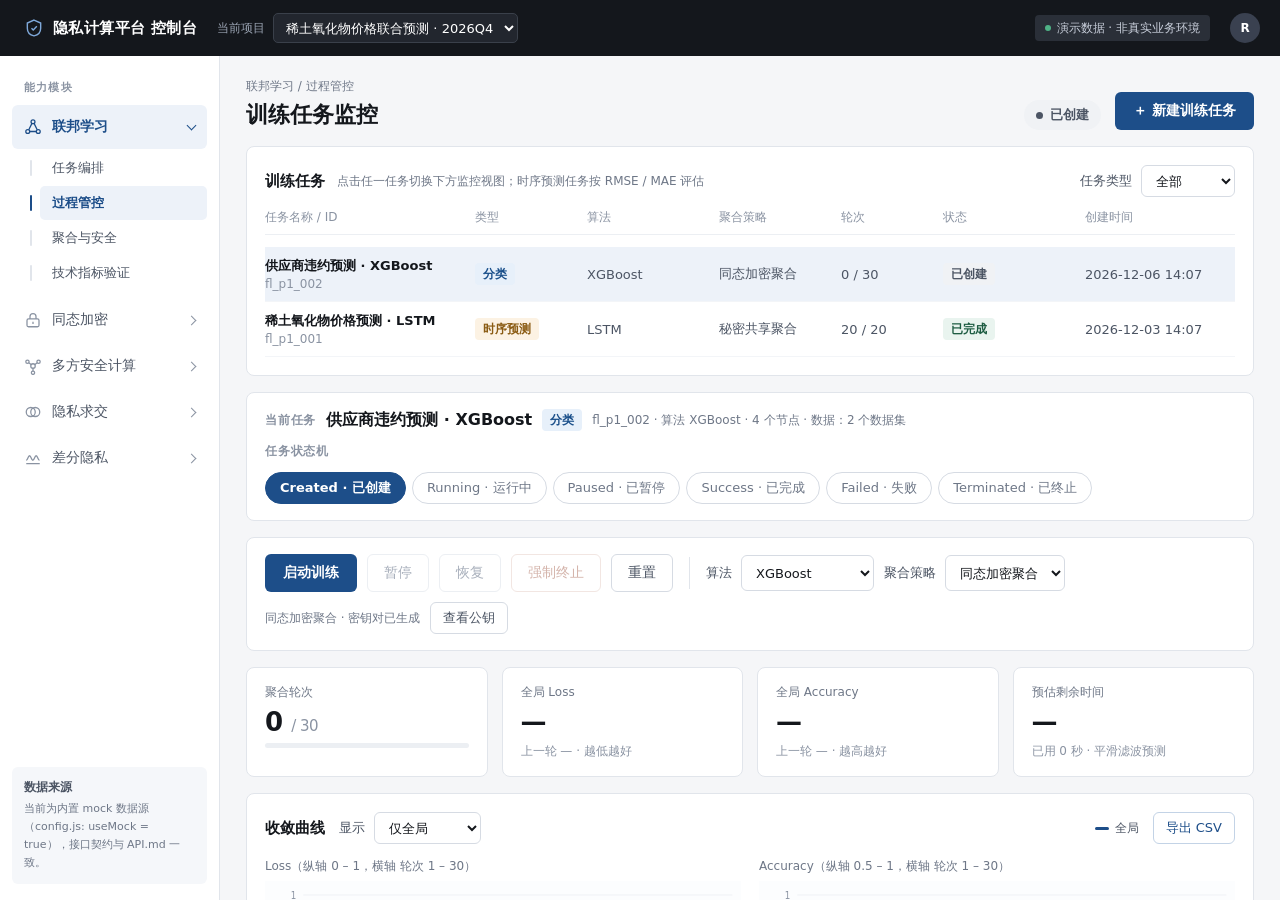
==== commit 4e2aae42: "feat(mpc): 协议管理页 + 运维监控重写 - 协议目录（秘密共享 / 混淆电路 / OT 扩展）、算子编排与试运行（只展示份额）、≥3 方角色配置、协议默认参数与高级模式、性能预估 - 运维" ====
--- a/web/index.html
+++ b/web/index.html
@@ -297,64 +297,18 @@
 
       <!-- ========== 多方安全计算 ========== -->
       <section class="screen" id="screen-mpc-proto" hidden></section>
-      <section class="screen" id="screen-mpc-ops" hidden>
+      <section class="screen" id="screen-mpc-ops" hidden></section>
+
+      <!-- ========== 隐私求交 ========== -->
+      <section class="screen" id="screen-psi-data" hidden>
         <div class="page-head">
           <div class="page-head-text">
-            <span class="crumb">多方安全计算 / 运维监控</span>
-            <h1>协议执行监控</h1>
-          </div>
-          <div class="field">
-            <label class="field-label" for="mpcProto">协议</label>
-            <select class="select select-lg" id="mpcProto">
-              <option value="ss">秘密共享（安全求积、求均值）</option>
-              <option value="gc">混淆电路（安全比较、逻辑运算）</option>
-              <option value="ot">不经意传输扩展（向量 OT）</option>
-            </select>
-          </div>
-          <button type="button" class="btn-primary" id="mpcRun">开始执行</button>
-          <button type="button" class="btn" id="mpcReset">重置</button>
-        </div>
-
-        <div class="card card-row mpc-est">
-          <span style="font-size:13px; font-weight:700; color:var(--ink);">性能预估</span>
-          <span>参与方 <strong id="mpcPartyCount">—</strong> 方</span>
-          <span>数据规模 <strong id="mpcRows">—</strong></span>
-          <span class="divider-v"></span>
-          <span>预估计算耗时 <strong class="hl" id="mpcEstCalc">—</strong></span>
-          <span>预估通信耗时 <strong class="hl" id="mpcEstComm">—</strong></span>
-          <span class="spacer"></span>
-          <span class="hint" id="mpcOpNote">—</span>
-        </div>
-
-        <div class="banner banner-err" id="mpcAlarm" hidden>
-          <svg width="20" height="20" viewBox="0 0 24 24" fill="none" stroke="#A33B21" stroke-width="1.8" style="flex-shrink:0;" aria-hidden="true"><path d="M12 4.5 21 20H3z"></path><path d="M12 10.5v4M12 17.2v.5"></path></svg>
-          <span class="spacer" id="mpcAlarmText" style="flex-grow:1;"></span>
-          <button type="button" class="btn-sm" id="mpcLocate" style="color:var(--danger); border-color:#E4B4A7;">定位节点</button>
-        </div>
-
-        <div class="party-grid" id="mpcParties"></div>
-
-        <div class="card card-lg">
-          <div style="display:flex; align-items:center; gap:12px;">
-            <span class="card-title">历史 MPC 任务</span>
-            <span class="spacer"></span>
-            <button type="button" class="btn-link" id="mpcExport">导出报表</button>
-          </div>
-          <div class="table-head mpc-history-grid">
-            <span>任务 ID</span><span>协议 / 算子</span><span>参与方</span><span>总通信量</span><span>总耗时</span><span>结束时间</span>
-          </div>
-          <div id="mpcHistory"></div>
-        </div>
-      </section>
-
-      <!-- ========== 隐私求交 ========== -->
-      <section class="screen" id="screen-psi-data" hidden>
-        <div class="page-head-text">
-          <span class="crumb">隐私求交 / 数据接入</span>
-          <h1>数据接入</h1>
+            <span class="crumb">隐私求交 / 数据接入</span>
+            <h1>数据接入</h1>
+          </div>
         </div>
         <div id="psiPanelData" style="display:flex; flex-direction:column; gap:16px;">
-          <div class="card card-lg">
+          <div class="card card-lg" data-acc="PSI-DATA-01 PSI-DATA-03">
             <div style="display:flex; align-items:center; gap:12px;">
               <span class="card-title">已接入数据集</span>
               <span class="hint">数据保留在各参与方本地，平台只登记元数据与 schema</span>
@@ -370,7 +324,7 @@
             </div>
             <div id="dsList"></div>
           </div>
-          <div class="card card-lg" id="dsDetail" hidden>
+          <div class="card card-lg" id="dsDetail" data-acc="PSI-DATA-02" hidden>
             <div style="display:flex; align-items:center; gap:12px;">
               <span class="card-title" id="dsDetailTitle">—</span>
               <span class="hint" id="dsDetailMeta">—</span>
@@ -389,41 +343,33 @@
       <section class="screen" id="screen-psi-algo" hidden></section>
 
       <section class="screen" id="screen-psi-pipe" hidden>
-        <div class="page-head-text">
-          <span class="crumb">隐私求交 / 平台集成</span>
-          <h1>安全求交 → 特征对齐 → 联合训练</h1>
+        <div class="page-head">
+          <div class="page-head-text">
+            <span class="crumb">隐私求交 / 平台集成</span>
+            <h1>安全求交 → 特征对齐 → 联合训练</h1>
+          </div>
         </div>
         <div class="psi-split" id="psiPanelPipe">
-          <div class="card card-xl psi-config">
-            <span class="card-title">PSI 协议</span>
-            <div style="display:flex; flex-direction:column; gap:8px;" id="psiProtos"></div>
-
-            <div class="divider-h"></div>
-
-            <div style="display:flex; align-items:center; gap:10px;">
-              <span style="font-size:14px; font-weight:700; flex-grow:1;">参数调优</span>
-              <span class="hint">随协议切换</span>
-            </div>
-            <div style="display:flex; flex-direction:column; gap:14px;" id="psiParams"></div>
-
-            <div style="display:flex; gap:10px;">
-              <button type="button" class="btn-link" id="psiSave">保存为模板</button>
-              <button type="button" class="btn-sm" id="psiLoad">加载模板</button>
-            </div>
-            <span class="hint" id="psiTplNote">尚未保存模板</span>
-          </div>
-
-          <div class="psi-pipe">
-            <div class="card card-lg card-row" style="padding:18px 20px; gap:14px;">
-              <div style="flex-grow:1; display:flex; flex-direction:column; gap:4px;">
-                <span class="card-title">一键流水线</span>
-                <span class="hint" id="psiRunNote">—</span>
-              </div>
-              <button type="button" class="btn-primary" id="psiRun" style="height:42px; padding:0 22px; font-size:15px;">一键启动</button>
-              <button type="button" class="btn" id="psiPipeReset" style="height:42px;">重置</button>
-            </div>
-
-            <div class="card card-lg" style="gap:12px;">
+          <div class="psi-config psi-side">
+            <div class="card card-xl" style="gap:14px;" data-acc="PSI-PIPE-01">
+              <div style="display:flex; align-items:center; gap:12px;">
+                <span class="card-title">求交配置</span>
+                <span class="spacer"></span>
+                <button type="button" class="btn-link" id="psiToAlgo">去算法配置修改</button>
+              </div>
+              <div class="field-col">
+                <label for="psiCfgSel">配置来源</label>
+                <select class="select select-lg" id="psiCfgSel"></select>
+              </div>
+              <div class="psi-cfg-proto">
+                <span class="psi-proto-name" id="psiCfgName">—</span>
+                <span class="tag tag-cls" id="psiCfgSec">—</span>
+              </div>
+              <div class="psi-cfg-list" id="psiCfgParams"></div>
+              <span class="hint" id="psiCfgNote">—</span>
+            </div>
+
+            <div class="card card-xl" style="gap:12px;" data-acc="PSI-PIPE-01">
               <div style="display:flex; align-items:center; gap:12px;">
                 <span class="card-title">求交数据</span>
                 <span class="spacer"></span>
@@ -441,8 +387,19 @@
               </div>
               <span class="hint" id="psiDsNote">—</span>
             </div>
-
-            <div id="psiStages"></div>
+          </div>
+
+          <div class="psi-pipe">
+            <div class="card card-lg card-row" style="padding:18px 20px; gap:14px;" data-acc="PSI-PIPE-01">
+              <div style="flex-grow:1; display:flex; flex-direction:column; gap:4px;">
+                <span class="card-title">一键流水线</span>
+                <span class="hint" id="psiRunNote">—</span>
+              </div>
+              <button type="button" class="btn-primary" id="psiRun" style="height:42px; padding:0 22px; font-size:15px;">一键启动</button>
+              <button type="button" class="btn" id="psiPipeReset" style="height:42px;">重置</button>
+            </div>
+
+            <div id="psiStages" data-acc="PSI-PIPE-02"></div>
 
             <div class="banner banner-ok" id="psiDone" hidden>
               <svg width="20" height="20" viewBox="0 0 24 24" fill="none" stroke="#1D5C42" stroke-width="2" style="flex-shrink:0;" aria-hidden="true"><path d="M5 12.5l4.5 4.5L19 7.5"></path></svg>
--- a/web/css/fed.css
+++ b/web/css/fed.css
@@ -1 +1,62 @@
 /* fed 模块样式 */
+
+/* ---------- 联邦学习 · 任务编排（FL-ORCH） ---------- */
+.flo-row { display: grid; grid-template-columns: minmax(0, 1.05fr) minmax(0, 1fr); gap: 16px; align-items: start; }
+.flo-head { display: flex; align-items: center; gap: 10px; min-width: 0; }
+.flo-wrap { flex-wrap: wrap; row-gap: 8px; }
+.flo-btn-sm { height: 32px; padding: 0 14px; font-size: 13px; }
+.flo-proj-name { font-size: 17px; }
+.flo-search { width: 200px; height: 32px; font-size: 13px; }
+.flo-stack { display: flex; flex-direction: column; gap: 2px; min-width: 0; }
+.flo-stack > span { overflow: hidden; text-overflow: ellipsis; white-space: nowrap; }
+.flo-ops { display: flex; align-items: center; gap: 6px; }
+.flo-ellipsis { overflow: hidden; text-overflow: ellipsis; white-space: nowrap; min-width: 0; }
+.flo-mono { font-family: "SF Mono", Menlo, Consolas, monospace; font-size: 12px; }
+.flo-mono-soft { font-family: "SF Mono", Menlo, Consolas, monospace; font-size: 12px; color: var(--muted-3); }
+.flo-textarea { height: auto; padding: 10px 12px; line-height: 20px; resize: vertical; font-family: inherit; }
+.flo-textarea.flo-mono { font-family: "SF Mono", Menlo, Consolas, monospace; }
+
+.flo-kv { display: grid; grid-template-columns: 110px minmax(0, 1fr); column-gap: 14px; row-gap: 9px; font-size: 13px; }
+.flo-kv-k { color: var(--muted); }
+.flo-kv-v { color: var(--ink); overflow-wrap: anywhere; }
+
+.flo-proj-grid { grid-template-columns: minmax(150px, 1.6fr) 52px minmax(90px, 1fr) minmax(110px, 1.1fr) 50px; }
+.flo-node-grid { grid-template-columns: minmax(130px, 1.2fr) 150px 84px 80px minmax(140px, 1.4fr) 90px 128px 128px; }
+.flo-log-grid { grid-template-columns: 128px 96px minmax(150px, 1fr) 64px minmax(0, 2.6fr); align-items: start; }
+.flo-ver-grid { grid-template-columns: 110px minmax(0, 1fr) 80px 128px 112px; }
+.flo-tpl-grid { grid-template-columns: 130px minmax(0, 1fr) 96px 170px; }
+
+/* 数据隔离 */
+.flo-iso { display: grid; grid-template-columns: minmax(0, 1.25fr) minmax(0, 1fr); gap: 18px; }
+.flo-iso-col { display: flex; flex-direction: column; gap: 10px; min-width: 0; }
+.flo-matrix-wrap { overflow-x: auto; border: 1px solid var(--line-soft); border-radius: 6px; }
+.flo-matrix th, .flo-matrix td { padding: 8px 10px; vertical-align: middle; }
+.flo-payload { display: flex; flex-direction: column; gap: 8px; }
+.flo-pay-row { display: grid; grid-template-columns: 48px 130px minmax(0, 1fr); gap: 10px; align-items: center; font-size: 13px; }
+.tag.flo-ok { background: #E9F4EF; color: var(--success); }
+.tag.flo-deny { background: #FBEDEA; color: var(--danger); }
+
+/* 算法库 */
+.flo-lib { display: grid; grid-template-columns: 280px minmax(0, 1fr); gap: 18px; align-items: start; }
+.flo-algo-list { display: flex; flex-direction: column; gap: 8px; }
+.flo-algo-item {
+  display: flex; flex-direction: column; gap: 4px; padding: 12px 14px; text-align: left;
+  background: var(--card); border: 1px solid var(--line); border-radius: 8px; cursor: pointer; font-family: inherit; color: var(--ink);
+}
+.flo-algo-item:hover { background: #F9FBFD; }
+.flo-algo-item.on { background: var(--primary-soft); border-color: var(--primary-bd); }
+.flo-algo-item:focus-visible, .table-row.clickable:focus-visible { outline: 2px solid var(--primary-lt); outline-offset: 1px; }
+.flo-algo-top { display: flex; align-items: center; justify-content: space-between; gap: 8px; }
+.flo-algo-detail { display: flex; flex-direction: column; gap: 14px; min-width: 0; padding: 4px 0 0 18px; border-left: 1px solid var(--line-soft); }
+.flo-sec { display: flex; flex-direction: column; gap: 8px; }
+.flo-iface td { white-space: normal; vertical-align: top; line-height: 18px; }
+.flo-iface td:first-child { white-space: nowrap; }
+.flo-history { display: flex; flex-direction: column; gap: 4px; padding: 10px 12px; background: #F5F7FA; border-radius: 6px; }
+.flo-struct { display: flex; flex-direction: column; gap: 8px; }
+.flo-struct .flo-pay-row { grid-template-columns: 48px 130px minmax(0, 1fr); }
+.flo-metric-v { font-size: 18px; font-weight: 700; overflow-wrap: anywhere; }
+
+@media (max-width: 1280px) {
+  .flo-row, .flo-iso { grid-template-columns: minmax(0, 1fr); }
+  .flo-lib { grid-template-columns: 230px minmax(0, 1fr); }
+}
--- a/web/css/fed-sec.css
+++ b/web/css/fed-sec.css
@@ -1 +1,47 @@
 /* 联邦学习 · 聚合与安全 / 技术指标验证 样式 */
+
+.fla-row { display: flex; align-items: center; gap: 12px; flex-wrap: wrap; }
+.fla-desc { font-size: 13px; line-height: 22px; color: var(--muted-3); }
+.fla-dirty { color: var(--amber); font-weight: 600; }
+.fla-err { font-size: 12px; line-height: 18px; color: var(--danger); }
+.input.fla-invalid, .select.fla-invalid { border-color: var(--danger); }
+.fla-mono { font-family: ui-monospace, SFMono-Regular, Menlo, Consolas, monospace; font-size: 12px; word-break: break-all; }
+.fla-warn { background: #FCF2E3; color: #8A5B12; }
+
+.fla-sp-form { display: grid; grid-template-columns: 1.2fr 1fr 1fr; gap: 14px; align-items: start; }
+.field-col label.fla-check { cursor: pointer; font-weight: 400; }
+.fla-check input { width: 16px; height: 16px; accent-color: var(--primary); }
+.fla-formula { flex-direction: column; gap: 4px; }
+.fla-est-err { grid-column: 1 / -1; color: var(--danger); }
+
+.fla-key-grid { grid-template-columns: 110px 90px minmax(150px, 1fr) minmax(200px, 1.6fr) 140px 70px; }
+.fla-key-detail { display: flex; flex-direction: column; gap: 8px; }
+.fla-kv { display: grid; grid-template-columns: 110px 1fr; gap: 10px; font-size: 13px; line-height: 20px; }
+.fla-k { color: var(--muted-2); }
+.fla-pk { max-height: 160px; overflow-y: auto; padding: 10px 12px; background: #F5F7FA; border-radius: 6px; color: var(--muted-3); }
+
+/* 达标判定 */
+.tag.fs-pass { background: #E9F4EF; color: var(--success); }
+.tag.fs-fail { background: #FBEDEA; color: var(--danger); }
+.metric-value .fs-verdict { margin-left: 10px; vertical-align: middle; }
+
+/* 技术指标验证 */
+.fle-cards { display: flex; flex-direction: column; gap: 16px; }
+.fle-progress { display: flex; flex-direction: column; gap: 6px; }
+.fle-result { display: flex; flex-direction: column; gap: 10px; }
+.fle-result .banner { align-items: flex-start; }
+.fle-result .banner strong { flex-shrink: 0; }
+.fle-table { display: flex; flex-direction: column; }
+.fle-scroll { max-height: 300px; overflow-y: auto; }
+.fle-ops { display: inline-flex; gap: 6px; }
+
+.fle-sum-grid { grid-template-columns: minmax(220px, 1.4fr) 110px minmax(220px, 1.6fr) 80px 140px; }
+.fle-atk-grid { grid-template-columns: minmax(220px, 1.6fr) 80px 120px 120px 100px 120px; }
+.fle-util-grid { grid-template-columns: minmax(220px, 1.6fr) 1fr 1fr; }
+.fle-comm-grid { grid-template-columns: 60px minmax(180px, 1.4fr) 1fr 1fr 1fr; }
+.fle-acc-grid { grid-template-columns: 80px minmax(220px, 2fr) 1fr 1.2fr 1fr 80px 70px; }
+.fle-hist-grid { grid-template-columns: 90px 140px minmax(180px, 1.6fr) minmax(180px, 1.6fr) 70px 130px 120px; }
+
+.fs-method { font-size: 13px; color: var(--muted-3); line-height: 22px; border-top: 1px solid var(--line-soft); padding-top: 10px; }
+.fs-method summary { cursor: pointer; font-weight: 600; color: var(--primary); }
+.fs-method p { margin: 8px 0 0; }
--- a/web/css/he.css
+++ b/web/css/he.css
@@ -1 +1,76 @@
-/* he 模块样式 */
+/* he 模块样式（算法管理 #/he/algo、应用集成 #/he/app） */
+
+/* ---------- 通用 ---------- */
+.he-card-head { display: flex; align-items: center; gap: 12px; flex-wrap: wrap; }
+.he-card-head .card-title { margin-right: 4px; }
+.he-form { display: flex; align-items: flex-end; gap: 14px; flex-wrap: wrap; }
+.he-form .field-col { min-width: 120px; }
+.he-form .input { height: 40px; }
+.he-form .input-sm { width: 110px; }
+.he-form .input-wide { width: 300px; }
+.he-ok { color: var(--success); font-weight: 600; }
+.he-bad { color: var(--danger); font-weight: 600; }
+.he-warn { color: var(--amber); }
+.he-mono { font-family: "SFMono-Regular", Menlo, Consolas, monospace; font-size: 12px; word-break: break-all; }
+.he-num { font-feature-settings: 'tnum'; }
+.he-table-scroll { max-height: 420px; overflow-y: auto; }
+.table-row.he-hl { background: var(--primary-soft); }
+.he-steps-row { display: flex; gap: 8px; flex-wrap: wrap; }
+.he-flow-step {
+  flex: 1 1 150px; padding: 10px 12px; border: 1px solid var(--line); border-radius: 7px;
+  background: #FAFBFC; display: flex; flex-direction: column; gap: 4px; min-width: 0;
+}
+.he-flow-step b { font-size: 13px; color: var(--ink); }
+.he-flow-step span { font-size: 12px; color: var(--muted); line-height: 18px; }
+.he-steps-2 { display: grid; grid-template-columns: repeat(2, minmax(0, 1fr)); }
+.he-form > .check-item { height: 40px; }
+.he-form > .btn-link { height: 40px; }
+.he-ic { width: 14px; height: 14px; flex-shrink: 0; vertical-align: -2px; }
+.he-check-row { display: flex; align-items: flex-start; gap: 8px; font-size: 13px; line-height: 20px; }
+.he-rules { margin: 0; padding-left: 18px; font-size: 12px; line-height: 21px; color: var(--muted-3); }
+.he-guide { font-size: 13px; color: var(--muted-3); }
+.he-guide b { color: var(--primary); }
+
+/* ---------- 算法管理 ---------- */
+.hea-algo-grid { grid-template-columns: 110px 130px minmax(150px, 1.1fr) 150px 150px 150px minmax(220px, 1.6fr); }
+.hea-lib-grid { grid-template-columns: minmax(200px, 1.3fr) 130px 84px 84px 84px 84px minmax(220px, 1.6fr); }
+.hea-cell-btn {
+  height: 26px; padding: 0 8px; border: 1px solid var(--primary-bd); border-radius: 4px;
+  background: var(--card); color: var(--success); font-size: 12px; font-weight: 600; cursor: pointer;
+  display: inline-flex; align-items: center; gap: 4px; width: max-content;
+}
+.hea-cell-btn:hover { background: var(--primary-soft); }
+.hea-cell-btn.on { background: var(--primary); border-color: var(--primary); color: #FFFFFF; }
+.hea-cell-no { font-size: 12px; color: var(--muted-2); }
+.hea-verify-grid { grid-template-columns: 40px minmax(90px, 1fr) minmax(90px, 1fr) minmax(130px, 1.2fr) minmax(150px, 1.4fr) minmax(130px, 1.2fr) 110px; }
+.hea-enc-grid { grid-template-columns: minmax(90px, 1fr) 110px minmax(120px, 1.2fr) 80px minmax(110px, 1fr) 120px; }
+.hea-sweep-grid { grid-template-columns: 90px 100px 130px 130px 110px minmax(150px, 1.3fr) minmax(150px, 1.3fr); }
+.hea-cand-grid { grid-template-columns: 100px minmax(150px, 1.2fr) 130px 80px 80px 90px 100px 100px minmax(180px, 1.6fr); }
+.hea-sec-grid { grid-template-columns: repeat(6, minmax(0, 1fr)); }
+.hea-metric5 { display: grid; grid-template-columns: repeat(5, minmax(0, 1fr)); gap: 14px; }
+.hea-metric5 .metric-value { font-size: 22px; }
+.hea-split { display: flex; flex-direction: column; gap: 14px; }
+.hea-split > .card { min-width: 0; }
+.hea-errbar { width: 100%; max-width: 160px; }
+
+/* ---------- 应用集成 ---------- */
+.he-app-grid2 { display: grid; grid-template-columns: minmax(0, 1fr) minmax(0, 1fr); gap: 16px; align-items: start; }
+.he-kv { display: grid; grid-template-columns: 100px minmax(0, 1fr); gap: 8px 12px; font-size: 13px; }
+.he-kv dt { color: var(--muted); }
+.he-kv dd { margin: 0; color: var(--ink); min-width: 0; }
+.he-key-grid { grid-template-columns: 96px 80px 90px 128px 80px minmax(150px, 1.4fr) 128px 190px; }
+.he-log-grid { grid-template-columns: 80px minmax(150px, 1.4fr) 50px 80px minmax(130px, 1.1fr) 90px 100px 80px 128px; }
+.he-st-active { color: var(--success); font-weight: 600; font-size: 12px; }
+.he-st-rotated { color: var(--amber); font-weight: 600; font-size: 12px; }
+.he-st-destroyed { color: var(--muted-2); font-weight: 600; font-size: 12px; }
+.he-ops { display: flex; gap: 6px; flex-wrap: wrap; }
+.he-ops .btn-sm { height: 28px; padding: 0 9px; font-size: 12px; }
+
+@media (max-width: 1280px) {
+  .he-app-grid2 { grid-template-columns: minmax(0, 1fr); }
+  .hea-metric5 { grid-template-columns: repeat(3, minmax(0, 1fr)); }
+}
+
+/* 表格单元格允许在长英文 token 处换行，避免溢出到相邻列 */
+#screen-he-algo .table-row > *, #screen-he-algo .table-head > *,
+#screen-he-app .table-row > *, #screen-he-app .table-head > * { min-width: 0; overflow-wrap: anywhere; }
--- a/web/css/mpc.css
+++ b/web/css/mpc.css
@@ -1 +1,82 @@
-/* mpc 模块样式 */
+/* mpc 模块样式：协议管理（mpc-proto.js）+ 运维监控（mpc.js）。颜色只用 styles.css 的 token 与既有色值。 */
+
+/* ---------- 通用 ---------- */
+.mpc-toolbar { display: flex; align-items: center; gap: 12px; flex-wrap: wrap; }
+.mpc-card-head { display: flex; align-items: center; gap: 12px; }
+.mpc-card-body { display: flex; flex-direction: column; gap: 12px; }
+.mpc-err-text { font-size: 12px; color: var(--danger); }
+.mpc-ok-text { font-size: 12px; color: var(--success); font-weight: 600; }
+.mpc-hex { font-family: "SFMono-Regular", Menlo, Consolas, monospace; font-size: 12px; color: var(--muted-3); }
+.mpc-input-sm { height: 32px; width: 120px; font-size: 13px; padding: 0 8px; }
+.mpc-input-md { height: 36px; width: 170px; font-size: 13px; }
+.mpc-invalid { border-color: var(--danger); }
+.mpc-static { height: 36px; display: flex; align-items: center; font-size: 13px; color: var(--muted-3); }
+.mpc-metric-value { font-size: 22px; }
+.mpc-metric-bad { border-color: #EFC9BF; }
+.mpc-metric-bad .metric-value { color: var(--danger); }
+.mpc-switch { display: inline-flex; align-items: center; gap: 8px; font-size: 13px; color: var(--muted-3); cursor: pointer; }
+.mpc-switch input { width: 16px; height: 16px; accent-color: var(--primary); }
+.mpc-icon-btn { width: 32px; padding: 0; display: inline-flex; align-items: center; justify-content: center; }
+.mpc-icon-btn:disabled { color: var(--disabled-fg); border-color: var(--disabled-bd); cursor: not-allowed; background: var(--card); }
+.mpc-step-n { width: 24px; height: 24px; border-radius: 12px; background: var(--primary-soft); color: var(--primary); font-size: 12px; font-weight: 700; display: inline-flex; align-items: center; justify-content: center; flex-shrink: 0; }
+.mpc-cell-2 { display: flex; flex-direction: column; gap: 2px; min-width: 0; }
+.mpc-up { color: var(--amber); font-weight: 600; }
+.mpc-down { color: var(--teal); font-weight: 600; }
+
+/* ---------- 协议管理 ---------- */
+.mpc-proto-grid { display: grid; grid-template-columns: repeat(3, minmax(0, 1fr)); gap: 16px; }
+.mpc-proto-card { gap: 10px; }
+.mpc-proto-card .btn-link { align-self: flex-start; margin-top: auto; }
+.mpc-proto-head { display: flex; align-items: center; gap: 10px; justify-content: space-between; }
+.mpc-kv { display: flex; flex-direction: column; gap: 4px; }
+.mpc-kv-label { font-size: 12px; font-weight: 700; color: var(--muted-2); }
+.mpc-kv-value { font-size: 13px; line-height: 21px; color: var(--ink); }
+
+.mpc-param-grid { grid-template-columns: 170px 230px minmax(0, 1fr) 110px; }
+.mpc-param-grid .select-sm { width: 100%; }
+.mpc-num { display: flex; align-items: center; gap: 6px; flex-wrap: wrap; }
+.mpc-num .input { height: 32px; width: 130px; font-size: 13px; }
+
+.mpc-party-cfg-grid { grid-template-columns: 48px 100px minmax(0, 1fr) 120px 70px 70px 70px; }
+.mpc-party-cfg-grid input[type="checkbox"] { width: 16px; height: 16px; accent-color: var(--primary); }
+.table-row.mpc-off span { color: var(--disabled-fg); }
+
+.mpc-step-grid { grid-template-columns: 40px 130px 160px minmax(200px, 1.3fr) minmax(170px, 1fr) 116px; }
+.mpc-step-grid .select-sm { width: 100%; }
+.mpc-operand { display: flex; align-items: center; gap: 6px; flex-wrap: wrap; }
+.mpc-operand .select-sm { width: auto; }
+.mpc-io { display: flex; flex-direction: column; gap: 2px; font-size: 12px; color: var(--muted-3); }
+.mpc-acts { display: flex; gap: 4px; }
+
+.mpc-dry { display: flex; flex-direction: column; gap: 10px; padding: 14px 16px; background: #FAFBFC; border: 1px solid var(--line); border-radius: 7px; }
+.mpc-dry-party { display: flex; flex-direction: column; gap: 6px; font-size: 13px; overflow-x: auto; }
+.mpc-trace { display: flex; flex-direction: column; gap: 6px; }
+.mpc-trace-row { display: flex; align-items: center; gap: 10px; font-size: 13px; }
+
+.mpc-est-out { display: flex; flex-direction: column; gap: 12px; }
+.mpc-est-grid { grid-template-columns: minmax(150px, 1fr) 110px 100px 90px 60px minmax(240px, 2.2fr); }
+.mpc-formula { flex-direction: column; gap: 2px; }
+.mpc-submit { gap: 16px; align-items: flex-end; }
+.mpc-submit-name { width: 320px; }
+.mpc-submit-thr { width: 200px; }
+
+/* ---------- 运维监控 ---------- */
+.mpc-task-sel { max-width: 420px; }
+.mpc-st { height: 24px; padding: 0 9px; border-radius: 4px; font-size: 12px; font-weight: 600; display: inline-flex; align-items: center; background: #F0F2F5; color: var(--muted-3); flex-shrink: 0; }
+.mpc-st-running { background: #E7F0FA; color: #1A4F8A; }
+.mpc-st-stopped { background: #FCF2E3; color: #8A5B12; }
+.mpc-st-finished { background: #E9F4EF; color: #244A3A; }
+.mpc-st-abnormal, .mpc-st-failed { background: #FBEDEA; color: var(--danger); }
+.mpc-progress { display: flex; align-items: center; gap: 12px; }
+.mpc-progress .bar { flex-grow: 1; }
+.mpc-progress strong { font-size: 13px; width: 52px; text-align: right; }
+.mpc-alarm-wrap { display: flex; flex-direction: column; gap: 10px; }
+.mpc-alarm-wrap .btn-sm { white-space: nowrap; flex-shrink: 0; }
+.mpc-party-grid { display: grid; grid-template-columns: repeat(auto-fit, minmax(240px, 1fr)); gap: 16px; }
+.mpc-party-grid .party { transition: box-shadow .2s; }
+.mpc-party-grid .party.mpc-flash { box-shadow: 0 0 0 3px rgba(163, 59, 33, .35); }
+.mpc-bar-bad { background: var(--danger) !important; }
+.mpc-hist-grid { grid-template-columns: 34px minmax(150px, 1.2fr) minmax(170px, 1.5fr) 56px 80px 90px 80px 50px 120px 60px; }
+.mpc-hist-grid input[type="checkbox"] { width: 16px; height: 16px; accent-color: var(--primary); }
+.mpc-cmp { display: flex; flex-direction: column; gap: 8px; padding-top: 6px; }
+.mpc-cmp-grid { grid-template-columns: 130px minmax(0, 1fr) minmax(0, 1fr) 90px minmax(0, 1.3fr); }
--- a/web/css/psi.css
+++ b/web/css/psi.css
@@ -1 +1,50 @@
-/* psi 模块样式 */
+/* psi 模块样式（隐私求交：数据接入 / 算法配置 / 平台集成） */
+
+/* ---------- 平台集成 ---------- */
+.psi-side { display: flex; flex-direction: column; gap: 16px; }
+.psi-cfg-proto { display: flex; align-items: center; gap: 10px; }
+.psi-cfg-list { display: flex; flex-direction: column; gap: 8px; padding: 12px 14px; background: #FAFBFC; border: 1px solid var(--line); border-radius: 6px; }
+.psi-cfg-row { display: flex; gap: 12px; font-size: 13px; }
+.psi-cfg-row span:first-child { width: 150px; flex-shrink: 0; color: var(--muted-3); }
+.psi-cfg-row span:last-child { color: var(--ink); font-weight: 600; }
+#psiStages { display: flex; flex-direction: column; gap: 12px; }
+
+/* ---------- 算法配置 ---------- */
+.psia-top { display: grid; grid-template-columns: 440px minmax(0, 1fr); gap: 16px; align-items: start; }
+.psia-sec { display: flex; flex-direction: column; gap: 6px; padding: 12px 14px; background: var(--primary-soft); border: 1px solid var(--primary-bd); border-radius: 6px; font-size: 12px; line-height: 20px; color: var(--muted-3); }
+.psia-sec strong { color: var(--primary-ink); }
+.psia-sec-tag { margin-left: auto; flex-shrink: 0; white-space: nowrap; }
+#psiaProtos .psi-proto-text { flex-grow: 1; min-width: 0; }
+
+.psia-param { display: grid; grid-template-columns: 170px minmax(0, 1fr); column-gap: 14px; row-gap: 4px; align-items: center; }
+.psia-param-label { font-size: 13px; font-weight: 600; color: var(--muted-3); }
+.psia-param-ctl { display: flex; align-items: center; gap: 10px; }
+.psia-param-ctl .input, .psia-param-ctl .select { height: 38px; flex-grow: 1; min-width: 0; }
+.psia-param-unit { font-size: 12px; color: var(--muted); white-space: nowrap; }
+.psia-param-note { grid-column: 2; font-size: 12px; line-height: 18px; color: var(--muted-2); }
+.psia-param-err { grid-column: 2; font-size: 12px; color: var(--danger); }
+.psia-param.bad .input { border-color: var(--danger); }
+
+.psia-switch { display: inline-flex; align-items: center; gap: 10px; font-size: 13px; color: var(--ink); cursor: pointer; }
+.psia-switch input { appearance: none; -webkit-appearance: none; width: 38px; height: 22px; margin: 0; border-radius: 11px; background: #C3CBD6; position: relative; cursor: pointer; transition: background .15s; }
+.psia-switch input::after { content: ""; position: absolute; top: 3px; left: 3px; width: 16px; height: 16px; border-radius: 8px; background: #FFFFFF; transition: left .15s; }
+.psia-switch input:checked { background: var(--primary); }
+.psia-switch input:checked::after { left: 19px; }
+.psia-switch input:focus-visible { outline: 2px solid var(--primary-lt); outline-offset: 2px; }
+
+.psia-foot { display: flex; align-items: center; gap: 10px; }
+.psia-dirty { color: var(--amber); font-weight: 600; }
+
+.psia-tpl-grid { grid-template-columns: minmax(180px, 1.2fr) 130px minmax(220px, 2fr) 130px 130px; }
+.psia-tpl-new { display: flex; align-items: center; gap: 10px; }
+.psia-tpl-new .input { height: 36px; width: 300px; }
+
+.psia-route-in { display: grid; grid-template-columns: repeat(4, minmax(0, 1fr)) auto; gap: 14px; align-items: end; }
+.psia-route-in .input { height: 38px; }
+.psia-est-grid { grid-template-columns: minmax(150px, 1.2fr) 130px 100px 160px 110px 130px 120px; }
+.psia-est-grid.best { background: var(--primary-soft); }
+.psia-bench-grid { grid-template-columns: 130px 190px repeat(3, minmax(140px, 1fr)) 140px; }
+.psia-formula { margin: 0; padding: 12px 14px; background: #F5F7FA; border-radius: 6px; font-size: 12px; line-height: 20px; color: var(--muted-3); white-space: pre-wrap; font-family: inherit; }
+.psi-side .psi-party { grid-template-columns: 56px minmax(0, 1fr) 180px; }
+.psi-side .psi-party .select { width: 100%; min-width: 0; }
+#psiGoFed, #psiRun, #psiPipeReset { white-space: nowrap; flex-shrink: 0; }
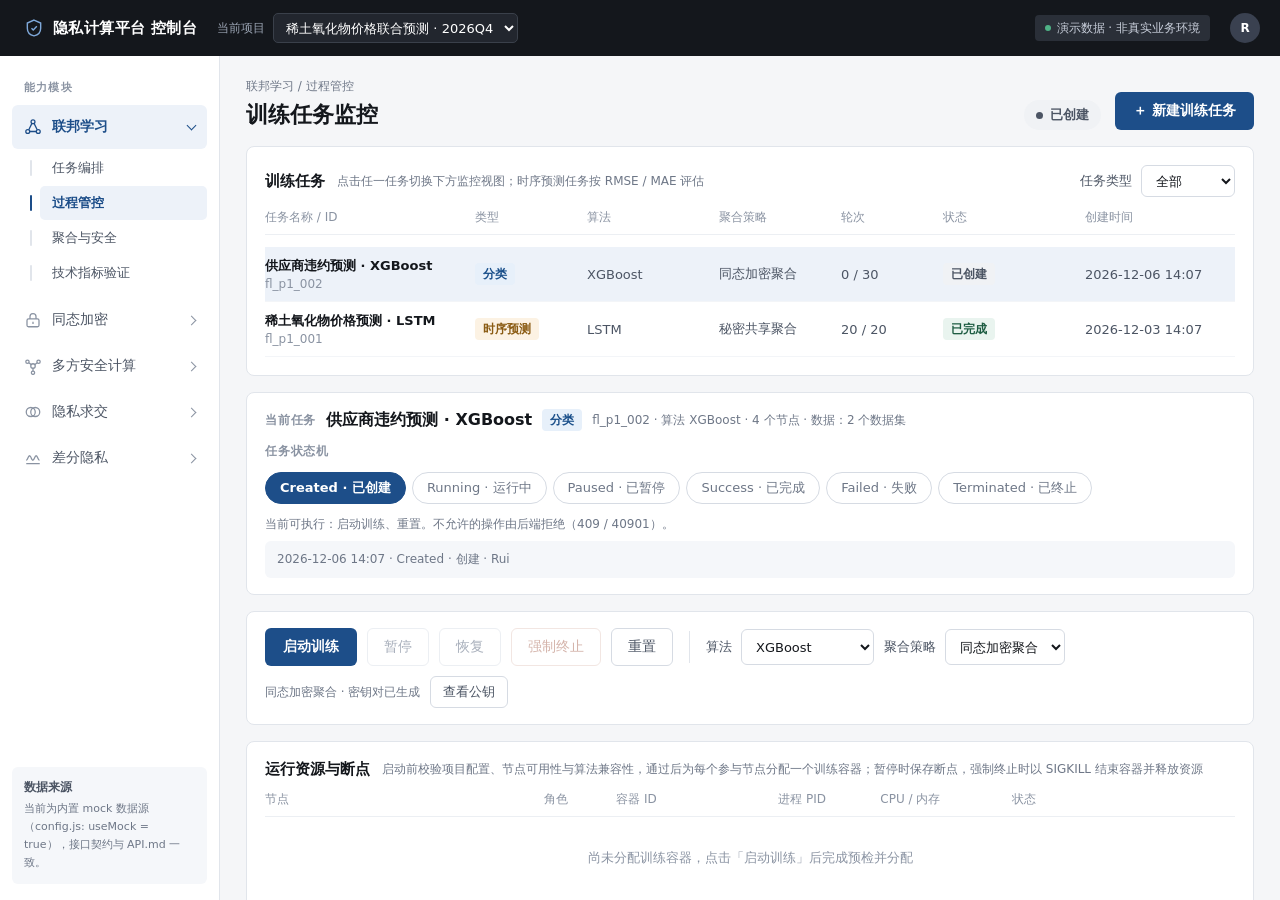
==== commit 5ef6d7dd: "chore: 页面引入本地 ECharts Co-Authored-By: Claude Opus 5.5 <noreply@anthropic.com>" ====
--- a/web/index.html
+++ b/web/index.html
@@ -552,6 +552,7 @@
 
 <div class="toast-wrap" id="toasts"></div>
 
+<script src="vendor/echarts.min.js?v=5.5.1"></script>
 <script src="js/config.js?v=1.2"></script>
 <script src="js/mock-server.js?v=1.2"></script>
 <script src="js/mock/fed-orch.js?v=1.2"></script>
--- a/web/css/fed.css
+++ b/web/css/fed.css
@@ -60,3 +60,14 @@
   .flo-row, .flo-iso { grid-template-columns: minmax(0, 1fr); }
   .flo-lib { grid-template-columns: 230px minmax(0, 1fr); }
 }
+
+/* ---------- 联邦学习 · 过程管控补充块（FL-PROC） ---------- */
+.fl-proc-head { display: flex; align-items: center; gap: 12px; min-width: 0; }
+.fl-proc-head.fl-wrap { flex-wrap: wrap; row-gap: 8px; }
+.fl-state-info { display: flex; flex-direction: column; gap: 8px; }
+.fl-state-log { display: flex; flex-direction: column; gap: 3px; padding: 10px 12px; background: #F5F7FA; border-radius: 6px; }
+.fl-rt-grid { grid-template-columns: minmax(140px, 1.2fr) 60px 150px 90px 120px minmax(140px, 1fr); }
+.fl-hist-grid { grid-template-columns: minmax(160px, 1.6fr) 56px minmax(120px, 1fr) 80px 80px 80px 80px 128px; }
+.fl-ckpt { font-size: 12px; color: var(--muted-3); line-height: 20px; overflow-wrap: anywhere; }
+.fl-mono { font-family: "SF Mono", Menlo, Consolas, monospace; font-size: 12px; }
+.fl-dt { width: 200px; height: 32px; font-size: 13px; }
--- a/web/css/dp.css
+++ b/web/css/dp.css
@@ -1 +1,84 @@
-/* dp 模块样式 */
+/* dp 模块样式（隐私机制 / 效果评估 / 框架集成）。颜色只用 styles.css 的 :root token。 */
+
+/* ---------- 共用 ---------- */
+.dp-card-head { display: flex; align-items: center; gap: 10px; flex-wrap: wrap; }
+.dp-col { display: flex; flex-direction: column; gap: 12px; }
+.dp-actions { display: flex; align-items: center; gap: 10px; flex-wrap: wrap; }
+.dp-pane { display: flex; flex-direction: column; gap: 16px; }
+.dp-job-select { min-width: 260px; max-width: 360px; }
+.dp-chart-wrap { display: flex; flex-direction: column; gap: 6px; min-width: 0; }
+.dp-chart { display: block; background: #FCFDFE; border-radius: 6px; }
+.dp-chart .dp-grid { stroke: var(--line-soft); }
+.dp-chart .dp-axis { stroke: var(--field-bd); }
+.dp-chart .dp-tick { font-size: 10px; fill: var(--muted-2); }
+.dp-metric-sm { font-size: 20px; }
+.dp-row-dim { color: var(--muted-2); }
+.dp-row-dim .cell-strong, .dp-row-dim .cell-muted { color: var(--muted-2); font-weight: 400; }
+.dp-scroll { max-height: 420px; overflow-y: auto; }
+.dp-modal-body { display: flex; flex-direction: column; gap: 8px; }
+.form-4col { display: grid; grid-template-columns: repeat(4, minmax(0, 1fr)); gap: 14px; }
+
+/* ---------- 效果评估 ---------- */
+.dp-audit-grid { grid-template-columns: 70px 96px 80px minmax(0, 1fr) 120px; }
+
+/* ---------- 隐私机制 ---------- */
+.dpm-mech-cards { display: grid; grid-template-columns: 1fr 1fr; gap: 14px; }
+.dpm-mech-card { padding: 14px 16px; border: 1px solid var(--line); border-radius: 8px; display: flex; flex-direction: column; gap: 10px; }
+.dpm-mech-card.on { border-color: var(--primary-bd); background: var(--primary-soft); }
+.dpm-kv { display: grid; grid-template-columns: 72px minmax(0, 1fr); gap: 10px; font-size: 13px; line-height: 21px; }
+.dpm-k { color: var(--muted); }
+.dpm-v { color: var(--ink); }
+.dpm-list { margin: 0; padding-left: 18px; color: var(--ink); }
+.dpm-formula { padding: 12px 14px; background: #F5F7FA; border-radius: 6px; display: flex; flex-direction: column; gap: 6px; font-size: 12px; line-height: 20px; color: var(--muted-3); }
+.dpm-cmp-grid { grid-template-columns: minmax(170px, 1.4fr) minmax(140px, 1.2fr) 100px 90px 100px 100px 90px minmax(130px, 1fr); }
+.dpm-rel-grid { grid-template-columns: 130px minmax(150px, 1.2fr) minmax(150px, 1fr) minmax(150px, 1fr) 140px 130px; }
+.dpm-dim-grid { grid-template-columns: minmax(110px, 1fr) 100px minmax(340px, 3fr) 68px 68px 72px 136px 60px; }
+.dpm-dim-grid .input { height: 32px; font-size: 13px; }
+.dpm-bind { display: flex; gap: 6px; min-width: 0; }
+.dpm-bind .select { min-width: 0; flex: 1 1 0; }
+.dpm-pol-grid { grid-template-columns: minmax(120px, 1fr) minmax(200px, 1.8fr) 80px 80px 70px 190px 130px; }
+.dpm-policy { padding: 12px 14px; border: 1px solid var(--line); border-radius: 8px; display: flex; flex-direction: column; gap: 8px; }
+
+/* ---------- 框架集成 ---------- */
+.dpf-prov { display: flex; align-items: center; gap: 12px; flex-wrap: wrap; }
+.dpf-code { font-family: "SFMono-Regular", Menlo, Consolas, monospace; font-size: 12px; color: var(--primary-ink); word-break: break-all; }
+.dpf-map-grid { grid-template-columns: minmax(180px, 1fr) minmax(260px, 1.6fr) 90px minmax(200px, 1.6fr); }
+.dpf-chain { display: flex; align-items: stretch; gap: 4px; overflow-x: auto; padding-bottom: 4px; }
+.dpf-arrow { align-self: center; flex-shrink: 0; stroke: var(--muted-2); }
+.dpf-node { flex: 1 1 0; min-width: 150px; padding: 10px 12px; border: 1px solid var(--line); border-radius: 8px; display: flex; flex-direction: column; gap: 6px; background: var(--card); }
+.dpf-node-dp { border-style: dashed; }
+.dpf-st { font-size: 11px; font-weight: 700; }
+.dpf-calls { font-size: 12px; color: var(--muted-3); }
+.dpf-st-active { border-color: var(--primary-bd); background: var(--primary-soft); }
+.dpf-st-active .dpf-st { color: var(--primary); }
+.dpf-st-done .dpf-st { color: var(--success); }
+.dpf-st-pending .dpf-st { color: var(--muted-2); }
+.dpf-st-skip { background: #F5F7FA; }
+.dpf-st-skip .dpf-st, .dpf-st-skip .cell-strong { color: var(--muted-2); }
+.dpf-two { display: grid; grid-template-columns: repeat(3, minmax(0, 1fr)); gap: 14px; }
+.dpf-steps { display: flex; gap: 8px; margin: 0; padding: 0; list-style: none; flex-wrap: wrap; }
+.dpf-step { display: flex; align-items: center; gap: 8px; height: 34px; padding: 0 14px 0 6px; border: 1px solid var(--line); border-radius: 17px; font-size: 13px; color: var(--muted); }
+.dpf-step-no { width: 22px; height: 22px; border-radius: 11px; background: var(--line-soft); color: var(--muted-3); font-size: 12px; font-weight: 700; display: inline-flex; align-items: center; justify-content: center; }
+.dpf-step.on { border-color: var(--primary); color: var(--primary); font-weight: 700; }
+.dpf-step.on .dpf-step-no { background: var(--primary); color: #FFFFFF; }
+.dpf-step.done { color: var(--success); }
+.dpf-step.done .dpf-step-no { background: #E9F4EF; color: var(--success); }
+.dpf-job-grid { grid-template-columns: 28px minmax(200px, 1.6fr) 90px 80px 120px 80px; }
+.dpf-checks { display: flex; flex-direction: column; gap: 2px; }
+.dpf-check { display: grid; grid-template-columns: 20px 150px minmax(0, 1fr); gap: 8px; align-items: center; padding: 8px 0; border-bottom: 1px solid var(--line-row); font-size: 13px; }
+
+@media (max-width: 1280px) {
+  .dpf-two { grid-template-columns: 1fr; }
+  .dpm-mech-cards { grid-template-columns: 1fr; }
+  .form-4col { grid-template-columns: 1fr 1fr; }
+}
+
+/* 效果评估：审计表需要整行宽度，直方图放到下一行 */
+#screen-dp-eval .dp-bottom { flex-direction: column; align-items: stretch; }
+#screen-dp-eval .dp-hist-card { width: auto; }
+#screen-dp-eval .dp-hist { height: 96px; }
+[id^="screen-dp"] button { white-space: nowrap; }
+[id^="screen-dp"] .dp-enabled { white-space: nowrap; flex-shrink: 0; }
+[id^="screen-dp"] .field-col .seg { align-self: flex-start; max-width: 100%; }
+[id^="screen-dp"] .field-col .seg button { padding: 0 12px; }
+.dp-modal-body .table-head { padding-right: 14px; }
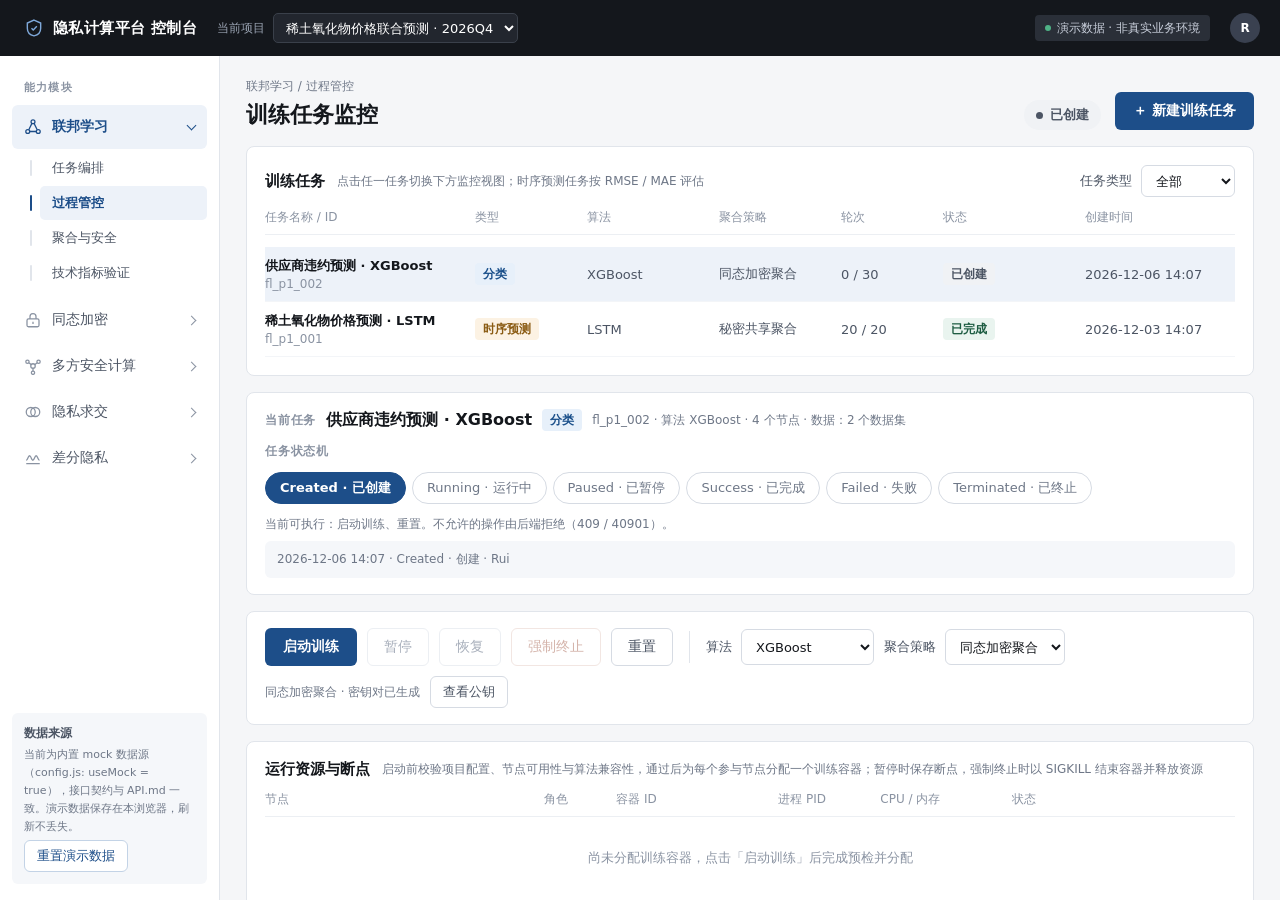
==== commit f346f82e: "fix(psi): 上传文件脱敏样例取文件真实内容；交集不足时流水线失败并跳过对齐与训练；求交键改为统一社会信用代码哈希 D27 D36 D37  Co-Authored-By: Claude Opu" ====
--- a/web/index.html
+++ b/web/index.html
@@ -400,6 +400,11 @@
             </div>
 
             <div id="psiStages" data-acc="PSI-PIPE-02"></div>
+
+            <div class="banner banner-err" id="psiFail" role="alert" hidden>
+              <svg width="20" height="20" viewBox="0 0 24 24" fill="none" stroke="currentColor" stroke-width="2" style="flex-shrink:0;" aria-hidden="true"><circle cx="12" cy="12" r="9"></circle><path d="M12 7.5v5.5M12 16.5v.5"></path></svg>
+              <span style="flex-grow:1;" id="psiFailText"></span>
+            </div>
 
             <div class="banner banner-ok" id="psiDone" hidden>
               <svg width="20" height="20" viewBox="0 0 24 24" fill="none" stroke="#1D5C42" stroke-width="2" style="flex-shrink:0;" aria-hidden="true"><path d="M5 12.5l4.5 4.5L19 7.5"></path></svg>
--- a/web/css/fed.css
+++ b/web/css/fed.css
@@ -71,3 +71,4 @@
 .fl-ckpt { font-size: 12px; color: var(--muted-3); line-height: 20px; overflow-wrap: anywhere; }
 .fl-mono { font-family: "SF Mono", Menlo, Consolas, monospace; font-size: 12px; }
 .fl-dt { width: 200px; height: 32px; font-size: 13px; }
+.fl-chart { width: 100%; height: 220px; }
--- a/web/css/fed-sec.css
+++ b/web/css/fed-sec.css
@@ -26,6 +26,7 @@
 .metric-value .fs-verdict { margin-left: 10px; vertical-align: middle; }
 
 /* 技术指标验证 */
+.banner-warn { background: #FCF2E3; border: 1px solid #EBD3A8; color: #6B4510; font-size: 13px; line-height: 22px; }
 .fle-cards { display: flex; flex-direction: column; gap: 16px; }
 .fle-progress { display: flex; flex-direction: column; gap: 6px; }
 .fle-result { display: flex; flex-direction: column; gap: 10px; }
--- a/web/css/psi.css
+++ b/web/css/psi.css
@@ -48,3 +48,5 @@
 .psi-side .psi-party { grid-template-columns: 56px minmax(0, 1fr) 180px; }
 .psi-side .psi-party .select { width: 100%; min-width: 0; }
 #psiGoFed, #psiRun, #psiPipeReset { white-space: nowrap; flex-shrink: 0; }
+.psi-stage.fail { border-color: #EFC9BF; }
+.psi-stage.fail .psi-stage-n { background: var(--danger); color: #FFFFFF; }
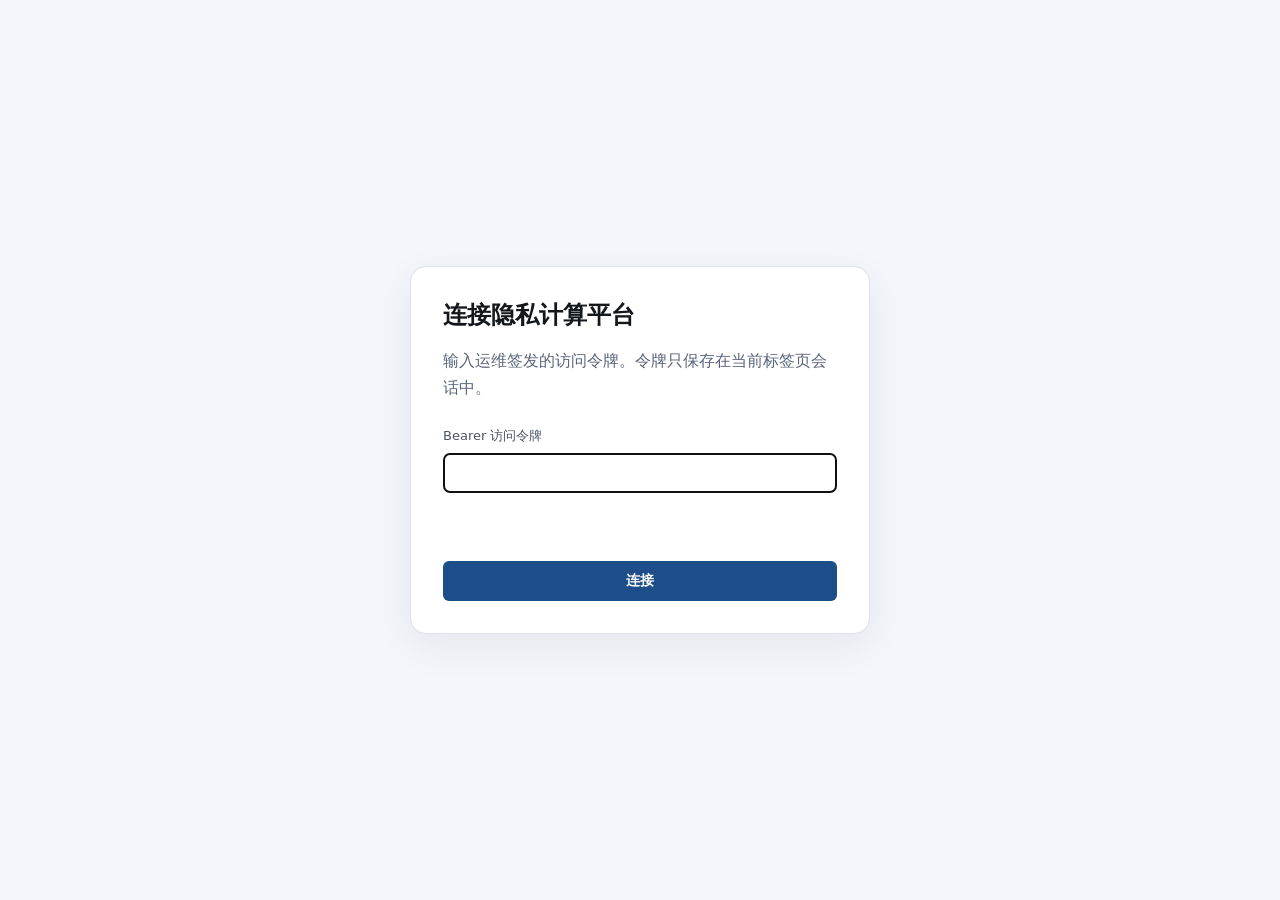
==== commit 70041814: "feat: connect console to the real backend without runtime mocks Replace mock services with session-s" ====
--- a/web/index.html
+++ b/web/index.html
@@ -3,18 +3,20 @@
 <head>
 <meta charset="utf-8">
 <meta name="viewport" content="width=device-width, initial-scale=1">
+<link rel="icon" type="image/svg+xml" href="favicon.svg?v=1.2.9">
 <title>隐私计算平台 · 控制台</title>
-<link rel="stylesheet" href="styles.css?v=1.2">
-<link rel="stylesheet" href="css/fed.css?v=1.2">
-<link rel="stylesheet" href="css/fed-sec.css?v=1.2">
-<link rel="stylesheet" href="css/he.css?v=1.2">
-<link rel="stylesheet" href="css/mpc.css?v=1.2">
-<link rel="stylesheet" href="css/psi.css?v=1.2">
-<link rel="stylesheet" href="css/dp.css?v=1.2">
+<link rel="stylesheet" href="styles.css?v=1.2.9">
+<link rel="stylesheet" href="css/fed.css?v=1.2.9">
+<link rel="stylesheet" href="css/fed-sec.css?v=1.2.9">
+<link rel="stylesheet" href="css/he.css?v=1.2.9">
+<link rel="stylesheet" href="css/mpc.css?v=1.2.9">
+<link rel="stylesheet" href="css/psi.css?v=1.2.9">
+<link rel="stylesheet" href="css/dp.css?v=1.2.9">
+<link rel="stylesheet" href="css/connection.css?v=1.2.9">
 </head>
 <body>
 
-<div class="app">
+<div class="app" hidden>
 
   <!-- ===== 顶栏 ===== -->
   <header class="topbar">
@@ -542,7 +544,7 @@
 
             <div class="card card-row" style="padding:14px 18px; gap:12px;">
               <svg width="18" height="18" viewBox="0 0 24 24" fill="none" stroke="#0E6F6C" stroke-width="1.8" style="flex-shrink:0;" aria-hidden="true"><path d="M5 12.5l4.5 4.5L19 7.5"></path></svg>
-              <span style="flex-grow:1; font-size:13px; color:var(--muted-3);">已基于隐语原生 DP 模块封装，接口保留可替换性；任务启用 DP 后在梯度聚合前自动调用。</span>
+              <span style="flex-grow:1; font-size:13px; color:var(--muted-3);">差分隐私由后端实际可用的实现提供；支持范围、初始化与预算以服务端返回为准。</span>
               <span class="dp-enabled" id="dpEnabledChip">DP 已启用</span>
             </div>
           </div>
@@ -557,30 +559,24 @@
 
 <div class="toast-wrap" id="toasts"></div>
 
-<script src="vendor/echarts.min.js?v=5.5.1"></script>
-<script src="js/config.js?v=1.2"></script>
-<script src="js/mock-server.js?v=1.2"></script>
-<script src="js/mock/fed-orch.js?v=1.2"></script>
-<script src="js/mock/fed-sec.js?v=1.2"></script>
-<script src="js/mock/he.js?v=1.2"></script>
-<script src="js/mock/mpc.js?v=1.2"></script>
-<script src="js/mock/psi.js?v=1.2"></script>
-<script src="js/mock/dp.js?v=1.2"></script>
-<script src="js/api.js?v=1.2"></script>
-<script src="js/ui.js?v=1.2"></script>
-<script src="js/fl.js?v=1.2"></script>
-<script src="js/he.js?v=1.2"></script>
-<script src="js/mpc.js?v=1.2"></script>
-<script src="js/psi.js?v=1.2"></script>
-<script src="js/dp.js?v=1.2"></script>
-<script src="js/fl-orch.js?v=1.2"></script>
-<script src="js/fl-agg.js?v=1.2"></script>
-<script src="js/fl-eval.js?v=1.2"></script>
-<script src="js/he-algo.js?v=1.2"></script>
-<script src="js/mpc-proto.js?v=1.2"></script>
-<script src="js/psi-algo.js?v=1.2"></script>
-<script src="js/dp-mech.js?v=1.2"></script>
-<script src="js/dp-fw.js?v=1.2"></script>
-<script src="js/app.js?v=1.2"></script>
+<script src="vendor/echarts.min.js?v=1.2.9"></script>
+<script src="js/config.js?v=1.2.9"></script>
+<script src="js/api.js?v=1.2.9"></script>
+<script src="js/ui.js?v=1.2.9"></script>
+<script src="js/connection.js?v=1.2.9"></script>
+<script src="js/fl.js?v=1.2.9"></script>
+<script src="js/he.js?v=1.2.9"></script>
+<script src="js/mpc.js?v=1.2.9"></script>
+<script src="js/psi.js?v=1.2.9"></script>
+<script src="js/dp.js?v=1.2.9"></script>
+<script src="js/fl-orch.js?v=1.2.9"></script>
+<script src="js/fl-agg.js?v=1.2.9"></script>
+<script src="js/fl-eval.js?v=1.2.9"></script>
+<script src="js/he-algo.js?v=1.2.9"></script>
+<script src="js/mpc-proto.js?v=1.2.9"></script>
+<script src="js/psi-algo.js?v=1.2.9"></script>
+<script src="js/dp-mech.js?v=1.2.9"></script>
+<script src="js/dp-fw.js?v=1.2.9"></script>
+<script src="js/app.js?v=1.2.9"></script>
 </body>
 </html>
--- a/web/css/connection.css
+++ b/web/css/connection.css
@@ -0,0 +1,8 @@
+.app[hidden] { display: none; }
+.connection-gate { min-height: 100vh; display: grid; place-items: center; padding: 24px; background: #f3f6fa; }
+.connection-card { width: min(100%, 460px); padding: 32px; border: 1px solid #dce3ec; border-radius: 16px; background: #fff; box-shadow: 0 12px 40px #20385812; }
+.connection-card h1 { margin: 0 0 16px; font-size: 24px; }
+.connection-hint { color: #596579; line-height: 1.7; margin-bottom: 24px; }
+.connection-card .input { width: 100%; margin-top: 8px; }
+.connection-status { min-height: 40px; color: #7b3535; font-size: 14px; line-height: 1.5; }
+.connection-card button { width: 100%; min-height: 40px; }
